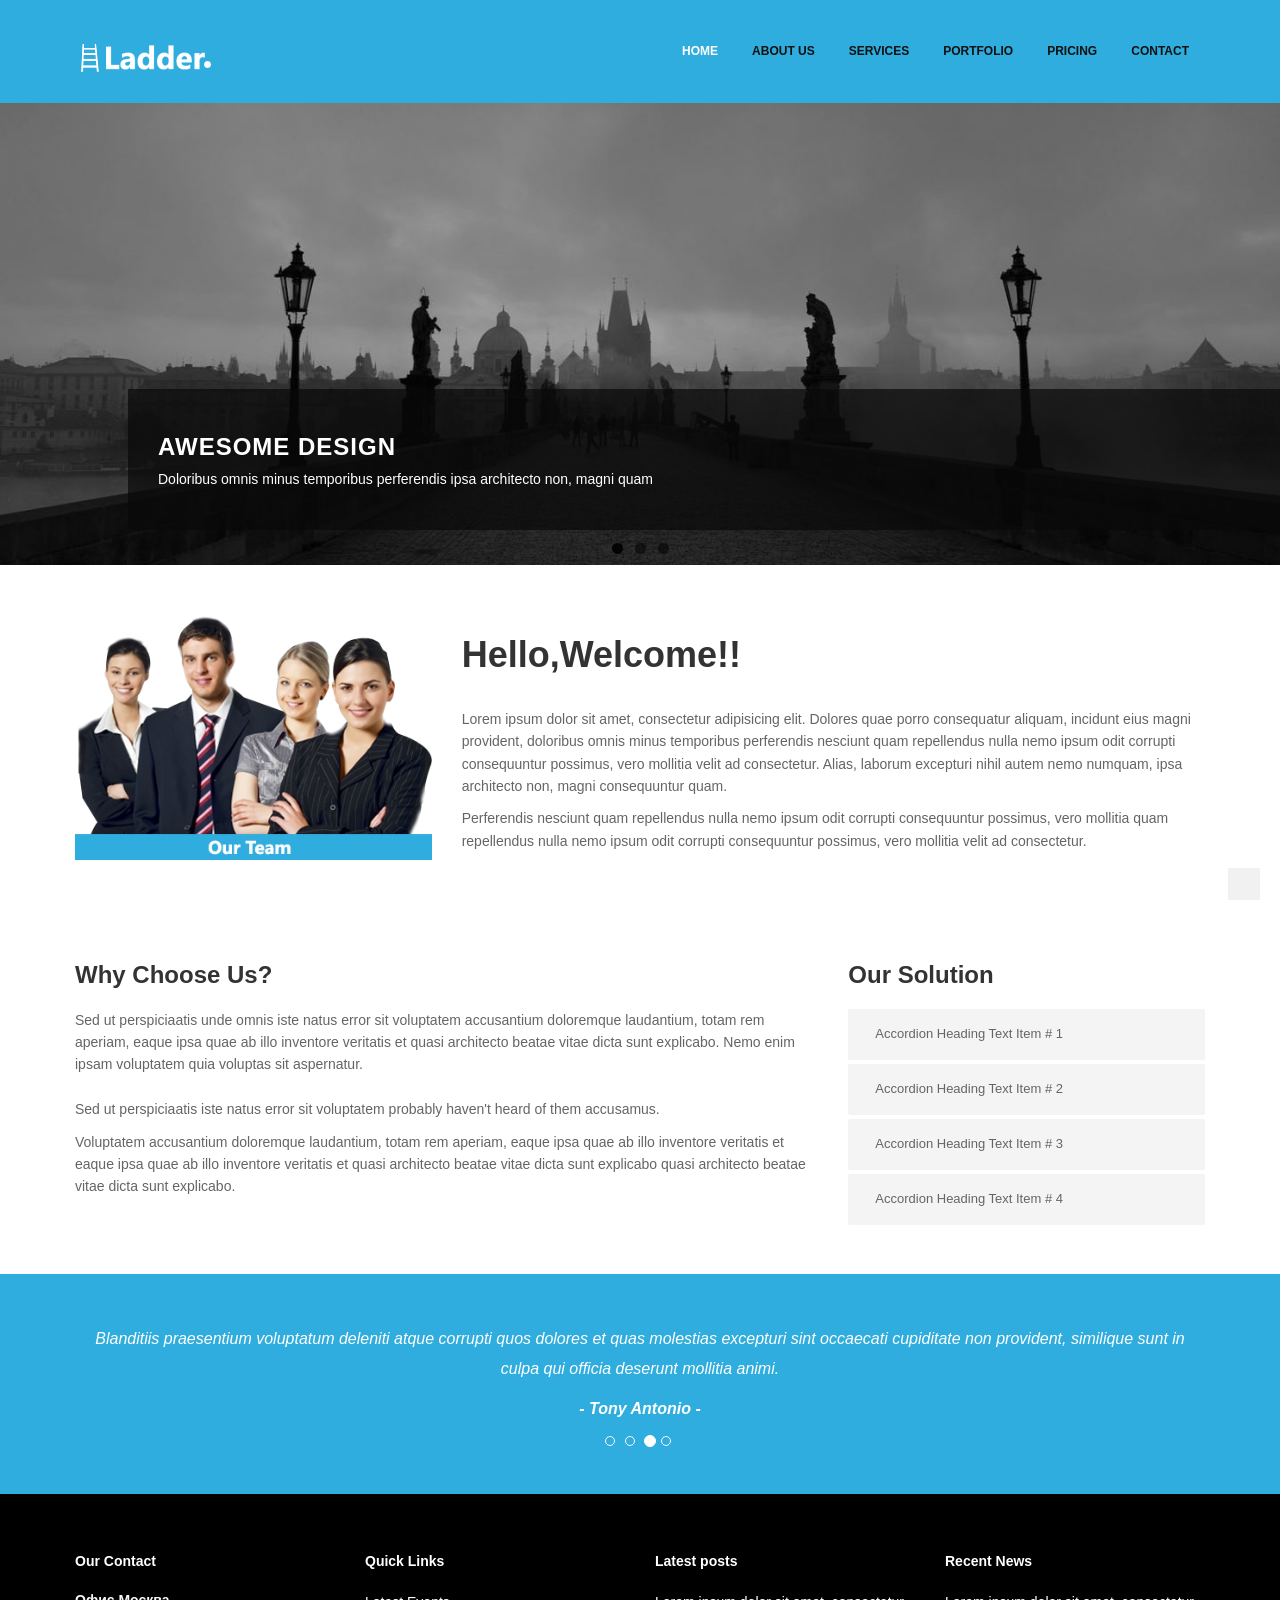
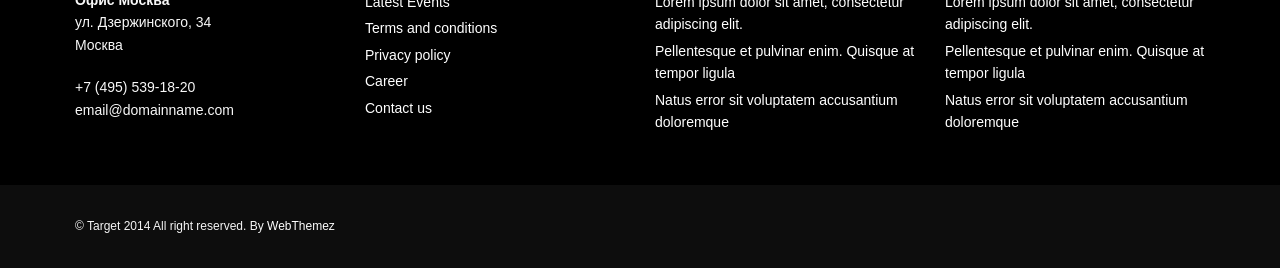
==== sites/moscow/index.html @ 05adbbc0 "Шаблон moscow: сайт ru02 с московскими контактами" ====
<!DOCTYPE html>
<html lang="en">
<head>
<meta charset="utf-8">
<title>Page_d92c1527</title>
<meta name="viewport" content="width=device-width, initial-scale=1.0" />
<meta name="description" content="" />
<meta name="author" content="http://webthemez.com" />
<!-- css -->
<link href="css/bootstrap.min.css" rel="stylesheet" />
<link href="css/fancybox/jquery.fancybox.css" rel="stylesheet">
<link href="css/jcarousel.css" rel="stylesheet" />
<link href="css/flexslider.css" rel="stylesheet" />
<link href="js/owl-carousel/owl.carousel.css" rel="stylesheet">
<link href="css/style.css" rel="stylesheet" />
 
<!-- HTML5 shim, for IE6-8 support of HTML5 elements -->
<!--[if lt IE 9]>
      <script src="http://html5shim.googlecode.com/svn/trunk/html5.js"></script>
    <![endif]-->

<meta name="config-id" content="c67fbb898b450f4812884aabef93feeb">
<!-- 8a647a280c91152f -->
</head>
<body class="view-c9300e1a">
<div id="wrapper">
	<!-- start header -->
	<header>
        <div class="navbar navbar-default navbar-static-top">
            <div class="container">
                <div class="navbar-header">
                    <button type="button" class="navbar-toggle" data-toggle="collapse" data-target=".navbar-collapse">
                        <span class="icon-bar"></span>
                        <span class="icon-bar"></span>
                        <span class="icon-bar"></span>
                    </button>
                    <a class="navbar-brand" href="index.html"><img src="img/logo.png" alt="logo"/></a>
                </div>
                <div class="navbar-collapse collapse ">
                    <ul class="nav navbar-nav">
                        <li class="active"><a href="index.html">Home</a></li> 
						<li><a href="about.html">About Us</a></li>
						<li><a href="services.html">Services</a></li>
                        <li><a href="portfolio.html">Portfolio</a></li>
                        <li><a href="pricing.html">Pricing</a></li>
                        <li><a href="contact.html">Contact</a></li>
                    </ul>
                </div>
            </div>
        </div>
	</header>
	<!-- end header -->
	<section id="featured">
	 
	<!-- Slider -->
        <div id="main-slider" class="flexslider">
            <ul class="slides">
              <li>
                <img src="img/slides/1.jpg" alt="" />
                <div class="flex-caption">
                    <h3>Awesome Design</h3> 
					<p>Doloribus omnis minus temporibus perferendis ipsa architecto non, magni quam</p>  
                </div>
              </li>
              <li>
                <img src="img/slides/2.jpg" alt="" />
                <div class="flex-caption">
                    <h3>Fully Responsive</h3> 
					<p>Lorem ipsum dolor sit amet, consectetur adipisicing elitincidunt eius magni provident.</p> 
                </div>
              </li>
              <li>
                <img src="img/slides/3.jpg" alt="" />
                <div class="flex-caption">
                    <h3>Multi-purpose Theme</h3> 
					<p>Lorem ipsum dolor sit amet, consectetur adipiscing elit donec mer lacinia.</p>  
                </div>
              </li>
            </ul>
        </div>
	<!-- end slider -->
 
	</section>
	<section class="callaction">
	<div class="container">
		<div class="row">
		<div class="col-md-4">
		<img src="img/people.png" alt="" width="100%"/>
		</div>
			<div class="col-md-8">
				<div><h1><span>Hello,<span class="blue_text">Welcome!!</span></span></h1><span class="clear spacer_responsive_hide_mobile " style="height:13px;display:block;"></span><p>Lorem ipsum dolor sit amet, consectetur adipisicing elit. Dolores quae porro consequatur aliquam, incidunt eius magni provident, doloribus omnis minus temporibus perferendis nesciunt quam repellendus nulla nemo ipsum odit corrupti consequuntur possimus, vero mollitia velit ad consectetur. Alias, laborum excepturi nihil autem nemo numquam, ipsa architecto non, magni consequuntur quam.</p>
				<p>Perferendis nesciunt quam repellendus nulla nemo ipsum odit corrupti consequuntur possimus, vero mollitia quam repellendus nulla nemo ipsum odit corrupti consequuntur possimus, vero mollitia velit ad consectetur.</p>
				</div>
			</div>
		</div>
		
	</div>
	</section>
	<section id="content">
	
	
	<div class="container">
		
	     <div class="row">
							<div class="col-md-8">
								<!-- Heading and para -->
								<div class="block-heading-two">
									<h3><span>Why Choose Us?</span></h3>
								</div>
								<p>Sed ut perspiciaatis unde omnis iste natus error sit voluptatem accusantium doloremque laudantium, totam rem aperiam, eaque ipsa quae ab illo inventore veritatis et quasi architecto beatae vitae dicta sunt explicabo. Nemo enim ipsam voluptatem quia voluptas sit aspernatur. <br><br>Sed ut perspiciaatis iste natus error sit voluptatem probably haven't heard of them accusamus.</p>
								<p>Voluptatem accusantium doloremque laudantium, totam rem aperiam, eaque ipsa quae ab illo inventore veritatis et eaque ipsa quae ab illo inventore veritatis et quasi architecto beatae vitae dicta sunt explicabo quasi architecto beatae vitae dicta sunt explicabo.</p>
							</div>
							<div class="col-md-4">
								<div class="block-heading-two">
									<h3><span>Our Solution</span></h3>
								</div>		
								<!-- Accordion starts -->
								<div class="panel-group" id="accordion-alt3">
								 <!-- Panel. Use "panel-XXX" class for different colors. Replace "XXX" with color. -->
								  <div class="panel">	
									<!-- Panel heading -->
									 <div class="panel-heading">
										<h4 class="panel-title">
										  <a data-toggle="collapse" data-parent="#accordion-alt3" href="#collapseOne-alt3">
											<i class="fa fa-angle-right"></i> Accordion Heading Text Item # 1
										  </a>
										</h4>
									 </div>
									 <div id="collapseOne-alt3" class="panel-collapse collapse">
										<!-- Panel body -->
										<div class="panel-body">
										  Sed ut perspiciaatis unde omnis iste natus error sit voluptatem accusantium doloremque laudantium, totam rem aperiam, eaque ipsa quae ab illo inventore veritatis et quasi architecto beatae vitae dicta sunt explicabo. Nemo enim ipsam voluptatem quia voluptas
										</div>
									 </div>
								  </div>
								  <div class="panel">
									 <div class="panel-heading">
										<h4 class="panel-title">
										  <a data-toggle="collapse" data-parent="#accordion-alt3" href="#collapseTwo-alt3">
											<i class="fa fa-angle-right"></i> Accordion Heading Text Item # 2
										  </a>
										</h4>
									 </div>
									 <div id="collapseTwo-alt3" class="panel-collapse collapse">
										<div class="panel-body">
										  Sed ut perspiciaatis unde omnis iste natus error sit voluptatem accusantium doloremque laudantium, totam rem aperiam, eaque ipsa quae ab illo inventore veritatis et quasi architecto beatae vitae dicta sunt explicabo. Nemo enim ipsam voluptatem quia voluptas
										</div>
									 </div>
								  </div>
								  <div class="panel">
									 <div class="panel-heading">
										<h4 class="panel-title">
										  <a data-toggle="collapse" data-parent="#accordion-alt3" href="#collapseThree-alt3">
											<i class="fa fa-angle-right"></i> Accordion Heading Text Item # 3
										  </a>
										</h4>
									 </div>
									 <div id="collapseThree-alt3" class="panel-collapse collapse">
										<div class="panel-body">
										  Sed ut perspiciaatis unde omnis iste natus error sit voluptatem accusantium doloremque laudantium, totam rem aperiam, eaque ipsa quae ab illo inventore veritatis et quasi architecto beatae vitae dicta sunt explicabo. Nemo enim ipsam voluptatem quia voluptas
										</div>
									 </div>
								  </div>
								  <div class="panel">
									 <div class="panel-heading">
										<h4 class="panel-title">
										  <a data-toggle="collapse" data-parent="#accordion-alt3" href="#collapseFour-alt3">
											<i class="fa fa-angle-right"></i> Accordion Heading Text Item # 4
										  </a>
										</h4>
									 </div>
									 <div id="collapseFour-alt3" class="panel-collapse collapse">
										<div class="panel-body">
										  Sed ut perspiciaatis unde omnis iste natus error sit voluptatem accusantium doloremque laudantium, totam rem aperiam, eaque ipsa quae ab illo inventore veritatis et quasi architecto beatae vitae dicta sunt explicabo. Nemo enim ipsam voluptatem quia voluptas
										</div>
									 </div>
								  </div>
								</div>
								<!-- Accordion ends -->
								
							</div>
							
					
							
						</div>
	
	
	</div>
	
	</section>
	<div class="testimonial-area">
    <div class="testimonial-solid">
        <div class="container"> 
            <div id="carousel-example-generic" class="carousel slide" data-ride="carousel">
                <ol class="carousel-indicators">
                    <li data-target="#carousel-example-generic" data-slide-to="0" class="">
                        <a href="#"></a>
                    </li>
                    <li data-target="#carousel-example-generic" data-slide-to="1" class="">
                        <a href="#"></a>
                    </li>
                    <li data-target="#carousel-example-generic" data-slide-to="2" class="active">
                        <a href="#"></a>
                    </li>
                    <li data-target="#carousel-example-generic" data-slide-to="3" class="">
                        <a href="#"></a>
                    </li>
                </ol>
                <div class="carousel-inner">
                    <div class="item">
                        <p>Blanditiis praesentium voluptatum deleniti atque corrupti quos dolores et quas molestias excepturi sint occaecati cupiditate non provident, similique sunt in culpa qui officia deserunt mollitia animi.</p>
                        <p>
                            <b>- Mark John -</b>
                        </p>
                    </div>
                    <div class="item">
                        <p>Blanditiis praesentium voluptatum deleniti atque corrupti quos dolores et quas molestias excepturi sint occaecati cupiditate non provident, similique sunt in culpa qui officia deserunt mollitia animi.</p>
                        <p>
                            <b>- Jaison Warner -</b>
                        </p>
                    </div>
                    <div class="item active">
                        <p>Blanditiis praesentium voluptatum deleniti atque corrupti quos dolores et quas molestias excepturi sint occaecati cupiditate non provident, similique sunt in culpa qui officia deserunt mollitia animi.</p>
                        <p>
                            <b>- Tony Antonio -</b>
                        </p>
                    </div>
                    <div class="item">
                        <p>Blanditiis praesentium voluptatum deleniti atque corrupti quos dolores et quas molestias excepturi sint occaecati cupiditate non provident, similique sunt in culpa qui officia deserunt mollitia animi.</p>
                        <p>
                            <b>- Leena Doe -</b>
                        </p>
                    </div>
                </div>
            </div>
        </div>
    </div>
</div>
	<footer>
	<div class="container">
		<div class="row">
			<div class="col-lg-3">
				<div class="widget">
					<h5 class="widgetheading">Our Contact</h5>
					<address>
					<strong>Офис Москва</strong><br>
					ул. Дзержинского, 34<br>
					 Москва</address>
					<p>
						<i class="icon-phone"></i> +7 (495) 539-18-20 <br>
						<i class="icon-envelope-alt"></i> email@domainname.com
					</p>
				</div>
			</div>
			<div class="col-lg-3">
				<div class="widget">
					<h5 class="widgetheading">Quick Links</h5>
					<ul class="link-list">
						<li><a href="#">Latest Events</a></li>
						<li><a href="#">Terms and conditions</a></li>
						<li><a href="#">Privacy policy</a></li>
						<li><a href="#">Career</a></li>
						<li><a href="#">Contact us</a></li>
					</ul>
				</div>
			</div>
			<div class="col-lg-3">
				<div class="widget">
					<h5 class="widgetheading">Latest posts</h5>
					<ul class="link-list">
						<li><a href="#">Lorem ipsum dolor sit amet, consectetur adipiscing elit.</a></li>
						<li><a href="#">Pellentesque et pulvinar enim. Quisque at tempor ligula</a></li>
						<li><a href="#">Natus error sit voluptatem accusantium doloremque</a></li>
					</ul>
				</div>
			</div>
			<div class="col-lg-3">
				<div class="widget">
					<h5 class="widgetheading">Recent News</h5>
					<ul class="link-list">
						<li><a href="#">Lorem ipsum dolor sit amet, consectetur adipiscing elit.</a></li>
						<li><a href="#">Pellentesque et pulvinar enim. Quisque at tempor ligula</a></li>
						<li><a href="#">Natus error sit voluptatem accusantium doloremque</a></li>
					</ul>
				</div>
			</div>
		</div>
	</div>
	<div id="sub-footer">
		<div class="container">
			<div class="row">
				<div class="col-lg-6">
					<div class="copyright">
						<p>
							<span>&copy; Target 2014 All right reserved. By </span><a href="http://webthemez.com" target="_blank">WebThemez</a>
						</p>
					</div>
				</div>
				<div class="col-lg-6">
					<ul class="social-network">
						<li><a href="#" data-placement="top" title="Facebook"><i class="fa fa-facebook"></i></a></li>
						<li><a href="#" data-placement="top" title="Twitter"><i class="fa fa-twitter"></i></a></li>
						<li><a href="#" data-placement="top" title="Linkedin"><i class="fa fa-linkedin"></i></a></li>
						<li><a href="#" data-placement="top" title="Pinterest"><i class="fa fa-pinterest"></i></a></li>
						<li><a href="#" data-placement="top" title="Google plus"><i class="fa fa-google-plus"></i></a></li>
					</ul>
				</div>
			</div>
		</div>
	</div>
	</footer>
</div>
<a href="#" class="scrollup"><i class="fa fa-angle-up active"></i></a>
<!-- javascript
    ================================================== -->
<!-- Placed at the end of the document so the pages load faster -->
<script src="js/jquery.js"></script>
<script src="js/jquery.easing.1.3.js"></script>
<script src="js/bootstrap.min.js"></script>
<script src="js/jquery.fancybox.pack.js"></script>
<script src="js/jquery.fancybox-media.js"></script> 
<script src="js/portfolio/jquery.quicksand.js"></script>
<script src="js/portfolio/setting.js"></script>
<script src="js/jquery.flexslider.js"></script>
<script src="js/animate.js"></script>
<script src="js/custom.js"></script>
<script src="js/owl-carousel/owl.carousel.js"></script>
</body>
</html>
---- sites/moscow/css/style.css ----
/* 8a647a280c91152f */
.view-c9300e1a { display: block; }
/*
Author URI: http://webthemez.com/
Note: 
Licence under Creative Commons Attribution 3.0 
Do not remove the back-link in this web template 
-------------------------------------------------------*/

@import url('http://fonts.googleapis.com/css?family=Noto+Serif:400,400italic,700|Open+Sans:400,600,700'); 
@import url('font-awesome.css');  
@import url('animate.css');

body {
	font-family:'Open Sans', Arial, sans-serif;
	font-size:14px;
	font-weight:300;
	line-height:1.6em;
	color:#656565;
}

a:active {
	outline:0;
}

.clear {
	clear:both;
}

h1,h2, h3, h4, h5, h6 {
	font-family:'Open Sans', Arial, sans-serif;
	font-weight:700;
	line-height:1.1em;
	color:#333;
	margin-bottom: 20px;
}
 
.container {
	padding:0 20px 0 20px;
	position:relative;
}

#wrapper{
	width:100%;
	margin:0;	
	padding:0;
}

.row,.row-fluid {
	margin-bottom:30px;
}

.row .row,.row-fluid .row-fluid{
	margin-bottom:30px;
}

.row.nomargin,.row-fluid.nomargin {
	margin-bottom:0;
}

img.img-polaroid {
	margin:0 0 20px 0;
}
.img-box {
	max-width:100%;
}
/*  Header
==================================== */
 
header .navbar {
    margin-bottom: 0;
}

.navbar-default {
    border: none;
}

.navbar-brand {
    color: #222;
	text-transform: uppercase;
    font-size: 24px;
    font-weight: 700;
    line-height: 1em;
	letter-spacing: -1px;
    margin-top: 20px;
    padding: 0 0 0 15px;
}
.navbar-default .navbar-brand{
color: #2FADDE;
}

header .navbar-collapse  ul.navbar-nav {
    float: right;
    margin-right: 0;
}

header .navbar-default{
    background-color:#2FADDE; 
}

header .nav li a:hover,
header .nav li a:focus,
header .nav li.active a,
header .nav li.active a:hover,
header .nav li a.dropdown-toggle:hover,
header .nav li a.dropdown-toggle:focus,
header .nav li.active ul.dropdown-menu li a:hover,
header .nav li.active ul.dropdown-menu li.active a{
    -webkit-transition: all .3s ease;
    -moz-transition: all .3s ease;
    -ms-transition: all .3s ease;
    -o-transition: all .3s ease;
    transition: all .3s ease;
}


header .navbar-default .navbar-nav > .open > a,
header .navbar-default .navbar-nav > .open > a:hover,
header .navbar-default .navbar-nav > .open > a:focus {
    -webkit-transition: all .3s ease;
    -moz-transition: all .3s ease;
    -ms-transition: all .3s ease;
    -o-transition: all .3s ease;
    transition: all .3s ease;
}


header .navbar {
    min-height: 70px; 
	padding:18px 0;
}

header .navbar-nav > li  {
    padding-bottom: 12px;
    padding-top: 12px;
}

header  .navbar-nav > li > a {
    padding-bottom: 6px;
    padding-top: 5px;
    margin-left: 2px;
    line-height: 30px;
	font-weight: 700;
    -webkit-transition: all .3s ease;
    -moz-transition: all .3s ease;
    -ms-transition: all .3s ease;
    -o-transition: all .3s ease;
    transition: all .3s ease;
}


.dropdown-menu li a:hover {
    color: #fff !important;
}

header .nav .caret {
    border-bottom-color: #f5f5f5;
    border-top-color: #f5f5f5;
}
.navbar-default .navbar-nav > .active > a,
.navbar-default .navbar-nav > .active > a:hover,
.navbar-default .navbar-nav > .active > a:focus {
  background-color: #fff;
}
.navbar-default .navbar-nav > .open > a,
.navbar-default .navbar-nav > .open > a:hover,
.navbar-default .navbar-nav > .open > a:focus {
  background-color:  #fff;
}	
	

.dropdown-menu  {
    box-shadow: none;
    border-radius: 0;
	border: none;
}

.dropdown-menu li:last-child  {
	padding-bottom: 0 !important;
	margin-bottom: 0;
}

header .nav li .dropdown-menu  {
   padding: 0;
}

header .nav li .dropdown-menu li a {
   line-height: 28px;
   padding: 3px 12px;
}

/* --- menu --- */

header .navigation {
	float:right;
}

header ul.nav li {
	border:none;
	margin:0;
}

header ul.nav li a {	
	font-size:12px;
	border:none;
	font-weight:700;
	text-transform:uppercase;
}

header ul.nav li ul li a {	
	font-size:12px;
	border:none;
	font-weight:300;
	text-transform:uppercase;
}


.navbar .nav > li > a {
  color: #111;
  text-shadow: none;
  border: 1px solid rgba(255, 255, 255, 0) !important;
}

.navbar .nav a:hover {
	background:none;
}

.navbar .nav > .active > a,.navbar .nav > .active > a:hover {
	background:none;
	font-weight:700;
}

.navbar .nav > .active > a:active,.navbar .nav > .active > a:focus {
	background:none;
	outline:0;
	font-weight:700;
}

.navbar .nav li .dropdown-menu {
	z-index:2000;
}

header ul.nav li ul {
	margin-top:1px;
}
header ul.nav li ul li ul {
	margin:1px 0 0 1px;
}
.dropdown-menu .dropdown i {
	position:absolute;
	right:0;
	margin-top:3px;
	padding-left:20px;
}

.navbar .nav > li > .dropdown-menu:before {
  display: inline-block;
  border-right: none;
  border-bottom: none;
  border-left: none;
  border-bottom-color: none;
  content:none;
}
.navbar-default .navbar-nav>.active>a, .navbar-default .navbar-nav>.active>a:hover, .navbar-default .navbar-nav>.active>a:focus {
color: #fff;  
}


ul.nav li.dropdown a {
	z-index:1000;
	display:block;
}

 select.selectmenu {
	display:none;
}
.pageTitle{
color: #fff;
margin: 30px 0 3px;
display: inline-block;
}
 
#featured{
	width: 100%;
	background:#000;
	position:relative;
	margin:0;
	padding:0;
}

/*  Sliders
==================================== */
/* --- flexslider --- */

#featured .flexslider {
	padding:0;  
	background: #fff; 
	position: relative; 
	zoom: 1;
}
.flex-direction-nav .flex-prev{
left:0px; 
}
.flex-direction-nav .flex-next{ 
right:0px;
}
.flex-caption {zoom: 1;
bottom: 35px; background-color:rgba(9, 9, 9, 0.7); color: #fff; margin: 0; padding: 25px 25px 25px 30px; position: absolute; left: 10%; right:0px; }
.flex-caption h3 {color: #fff; letter-spacing: 1px; margin-bottom: 8px; text-transform: uppercase;}
.flex-caption p {margin: 0 0 15px;}
.skill-home{
margin-bottom:50px;
}
.c1{
border: #ed5441 1px solid;
background:#ed5441;
}
.c2{
border: #24c4db 1px solid;
background:#24c4db;
}
.c3{
border: #2FADDE 1px solid;
background:#2FADDE;
}
.c4{
border: #609cec 1px solid;
background:#609cec;
}
.skill-home .icons {
padding: 30px 0 0 0;
width: 100px;
height: 100px;
color: #fff;
font-size: 42px;
font-size: 42px; 
text-align: center;
-ms-border-radius: 50%;
-moz-border-radius: 50%;
-webkit-border-radius: 50%;
border-radius: 50%;
display: inline-table;
}
.skill-home h2 {
padding-top: 20px;
font-size: 36px;
font-weight: 700;
} 
.testimonial-solid {
padding: 50px 0 60px 0;
margin: 0 0 0 0;
background:#2FADDE;
text-align: center;
}
.testi-icon-area {
text-align: center;
position: absolute;
top: -84px;
margin: 0 auto; 
width: 100%;
}
.testi-icon-area .quote {
padding: 15px 0 0 0;
margin: 0 0 0 0;
background: #ffffff;
text-align: center;
color: #2FADDE;
display: inline-table;
width: 70px;
height: 70px;
-ms-border-radius: 50%;
-moz-border-radius: 50%;
-webkit-border-radius: 50%;
border-radius: 50%;
font-size: 42px; 
border: 1px solid #2FADDE;
}

.testi-icon-area .carousel-inner { 
margin: 20px 0;
}
.carousel-indicators {
bottom: -30px;
}
/* Testimonial
----------------------------------*/
.testimonial-area {
padding: 0 0 0 0;
margin:0;
background: url(../img/low-poly01.jpg) fixed center center;
background-size: cover;
-webkit-background-size: cover;
-moz-background-size: cover;
-ms-background-size: cover;
}
.testimonial-solid p {
color: #ffffff;
font-size: 16px;
line-height: 30px;
font-style: italic;
} 
section.callaction {
	background:#fff;
	padding:50px 0 0 0;
}



/* Content
==================================== */

#content {
	position:relative;
	background:#fff;
	padding:50px 0 0px 0;
}

#content img {
	max-width:100%;
	height:auto;
}
 
.cta-text {
	text-align: center;
	margin-top:10px;
}


.big-cta .cta {
	margin-top:10px;
}
 
.box {
	width: 100%;
}
.box-gray  {
	background: #f8f8f8;
	padding: 20px 20px 30px;
}
.box-gray  h4,.box-gray  i {
	margin-bottom: 20px;
}
.box-bottom {
	padding: 20px 0;
	text-align: center;
}
.box-bottom a {
	color: #fff;
	font-weight: 700;
}
.box-bottom a:hover {
	color: #eee;
	text-decoration: none;
}


/* Bottom
==================================== */

#bottom {
	background:#fcfcfc;
	padding:50px 0 0;

}
/* twitter */
#twitter-wrapper {
    text-align: center;
    width: 70%;
    margin: 0 auto;
}
#twitter em {
    font-style: normal;
    font-size: 13px;
}

#twitter em.twitterTime a {
	font-weight:600;
}

#twitter ul {
    padding: 0;
	list-style:none;
}
#twitter ul li {
    font-size: 20px;
    line-height: 1.6em;
    font-weight: 300;
    margin-bottom: 20px;
    position: relative;
    word-break: break-word;
}


/* page headline
==================================== */

#inner-headline{
	background:#000000;
	position:relative;
	margin:0;
	padding:0;
	color:#2FADDE;
}


#inner-headline .inner-heading h2 {
	color:#fff;
	margin:20px 0 0 0;
}

/* --- breadcrumbs --- */
#inner-headline ul.breadcrumb {
	margin:30px 0 0;
	float:left;
}

#inner-headline ul.breadcrumb li {
	margin-bottom:0;
	padding-bottom:0;
}
#inner-headline ul.breadcrumb li {
	font-size:13px;
	color:#fff;
}

#inner-headline ul.breadcrumb li i{
	color:#dedede;
}

#inner-headline ul.breadcrumb li a {
	color:#fff;
}

ul.breadcrumb li a:hover {
	text-decoration:none;
}

/* Forms
============================= */

/* --- contact form  ---- */
form#contactform input[type="text"] {
  width: 100%;
  border: 1px solid #f5f5f5;
  min-height: 40px;
  padding-left:20px;
  font-size:13px;
  padding-right:20px;
  -webkit-box-sizing: border-box;
     -moz-box-sizing: border-box;
          box-sizing: border-box;

}

form#contactform textarea {
border: 1px solid #f5f5f5;
  width: 100%;
  padding-left:20px;
  padding-top:10px;
  font-size:13px;
  padding-right:20px;
  -webkit-box-sizing: border-box;
     -moz-box-sizing: border-box;
          box-sizing: border-box;

}

form#contactform .validation {
	font-size:11px;
}

#sendmessage {
	border:1px solid #e6e6e6;
	background:#f6f6f6;
	display:none;
	text-align:center;
	padding:15px 12px 15px 65px;
	margin:10px 0;
	font-weight:600;
	margin-bottom:30px;

}

#sendmessage.show,.show  {
	display:block;
}
 
form#commentform input[type="text"] {
  width: 100%;
  min-height: 40px;
  padding-left:20px;
  font-size:13px;
  padding-right:20px;
  -webkit-box-sizing: border-box;
     -moz-box-sizing: border-box;
          box-sizing: border-box;
	-webkit-border-radius: 2px 2px 2px 2px;
		-moz-border-radius: 2px 2px 2px 2px;
			border-radius: 2px 2px 2px 2px;

}

form#commentform textarea {
  width: 100%;
  padding-left:20px;
  padding-top:10px;
  font-size:13px;
  padding-right:20px;
  -webkit-box-sizing: border-box;
     -moz-box-sizing: border-box;
          box-sizing: border-box;
	-webkit-border-radius: 2px 2px 2px 2px;
		-moz-border-radius: 2px 2px 2px 2px;
			border-radius: 2px 2px 2px 2px;
}


/* --- search form --- */
.search{
	float:right;
	margin:35px 0 0;
	padding-bottom:0;
}

#inner-headline form.input-append {
	margin:0;
	padding:0;
}



/*  Portfolio
================================ */

.work-nav #filters {
	margin: 0;
	padding: 0;
	list-style: none;
}

.work-nav #filters li {
	margin: 0 10px 30px 0;
	padding: 0;
	float:left;
}

.work-nav #filters li a {
	color: #7F8289;
	font-size: 16px;
	display: block;	
}

.work-nav #filters li a:hover {

}

.work-nav #filters li a.selected {
	color: #DE5E60;
}

#thumbs {
	margin: 0;
	padding: 0;	
}

#thumbs li {
	list-style-type: none;
}

.item-thumbs {
	position: relative;
	overflow: hidden;
	margin-bottom: 30px;
	cursor: pointer;
}

.item-thumbs a + img {
	width: 100%;	
}

.item-thumbs .hover-wrap {
	position: absolute;
	display: block;
	width: 100%;
	height: 100%;
	
	opacity: 0;
	filter: alpha(opacity=0);
	
	-webkit-transition: all 450ms ease-out 0s;	
	   -moz-transition: all 450ms ease-out 0s;
		 -o-transition: all 450ms ease-out 0s;
		    transition: all 450ms ease-out 0s;
		  
	-webkit-transform: rotateY(180deg) scale(0.5,0.5);
	   -moz-transform: rotateY(180deg) scale(0.5,0.5);
		-ms-transform: rotateY(180deg) scale(0.5,0.5);
		 -o-transform: rotateY(180deg) scale(0.5,0.5);
			transform: rotateY(180deg) scale(0.5,0.5);	
}

.item-thumbs:hover .hover-wrap,
.item-thumbs.active .hover-wrap {
	opacity: 1;
	filter: alpha(opacity=100);
	
	-webkit-transform: rotateY(0deg) scale(1,1);
	   -moz-transform: rotateY(0deg) scale(1,1);
		-ms-transform: rotateY(0deg) scale(1,1);
		 -o-transform: rotateY(0deg) scale(1,1);
		    transform: rotateY(0deg) scale(1,1);
}

.item-thumbs .hover-wrap .overlay-img {
	position: absolute;
	width: 90%;
height: 100%;
opacity: 0.80;
filter: alpha(opacity=80);
background: #2FADDE;
}

.item-thumbs .hover-wrap .overlay-img-thumb {
	position: absolute;
	border-radius: 60px;
	top: 50%;
	left: 45%;
	margin: -16px 0 0 -16px;
	color: #fff;
	font-size: 32px;
	line-height: 1em;	
	opacity: 1;
	filter: alpha(opacity=100);
}
 
ul.portfolio-categ{
	margin:10px 0 30px 0;
	padding:0;
	float:left;
	list-style:none;
}

ul.portfolio-categ li{
margin: 0; 
float: left;
list-style: none;
font-size: 13px;
font-weight: 600;
border: 1px solid #D5D5D5;
margin-right: 15px;
}

ul.portfolio-categ li a{
	display:block;
	padding: 8px 20px;
	color:#353535;
}
ul.portfolio-categ li.active{

border: 1px solid #2FADDE;
}
ul.portfolio-categ li.active a:hover, ul.portfolio-categ li a:hover,ul.portfolio-categ li a:focus,ul.portfolio-categ li a:active {
	text-decoration:none;
	outline:0; 
}
  #accordion-alt3 .panel-heading h4 {
font-size: 13px;
line-height: 28px;
}
.panel .panel-heading h4 {
font-weight: 400;
}
.panel-title {
margin-top: 0;
margin-bottom: 0;
font-size: 15px;
color: inherit;
}
.panel-group .panel {
margin-bottom: 0;
border-radius: 2px;
}
.panel {
margin-bottom: 18px;
background-color: #F4F4F4;
border: 1px solid transparent;
border-radius: 2px;
-webkit-box-shadow: 0 1px 1px rgba(0,0,0,0.05);
box-shadow: 0 1px 1px rgba(0,0,0,0.05);
}
#accordion-alt3 .panel-heading h4 a i {
font-size: 13px;
line-height: 18px;
width: 18px;
height: 18px;
margin-right: 5px;
color: #fff;
text-align: center;
border-radius: 50%;
margin-left: 6px;
background: #2FADDE;
}  
.progress.pb-sm {
height: 6px!important;
}
.progress {
box-shadow: inset 0 0 2px rgba(0,0,0,.1);
}
.progress {
overflow: hidden;
height: 18px;
margin-bottom: 18px;
background-color: #f5f5f5;
border-radius: 2px;
-webkit-box-shadow: inset 0 1px 2px rgba(0,0,0,0.1);
box-shadow: inset 0 1px 2px rgba(0,0,0,0.1);
}
.progress .progress-bar.progress-bar-red {
background: #ed5441;
} 
.progress .progress-bar.progress-bar-green {
background: #51d466;
}
.progress .progress-bar.progress-bar-lblue {
background: #32c8de;
}
/* --- portfolio detail --- */
.top-wrapper {
	margin-bottom:20px;
}
.info-blocks {
margin-bottom: 15px;
}
.info-blocks i.icon-info-blocks {
float: left;
color: #777;
font-size: 30px;
min-width: 50px;
margin-top: 10px;
text-align: center;
}
.info-blocks .info-blocks-in {
padding: 0 10px;
overflow: hidden;
}
.info-blocks .info-blocks-in h3 {
color: #555;
font-size: 20px;
line-height: 28px;
margin:0px;
}
.info-blocks .info-blocks-in p {
font-size: 12px;
}
  
blockquote {
	font-size:16px;
	font-weight:400;
	font-family:'Noto Serif', serif;
	font-style:italic;
	padding-left:0;
	color:#a2a2a2;
	line-height:1.6em;
	border:none;
}

blockquote cite 							{ display:block; font-size:12px; color:#666; margin-top:10px; }
blockquote cite:before 					{ content:"\2014 \0020"; }
blockquote cite a,
blockquote cite a:visited,
blockquote cite a:visited 				{ color:#555; }

/* --- pullquotes --- */

.pullquote-left {
	display:block;
	color:#a2a2a2;
	font-family:'Noto Serif', serif;
	font-size:14px;
	line-height:1.6em;
	padding-left:20px;
}

.pullquote-right {
	display:block;
	color:#a2a2a2;
	font-family:'Noto Serif', serif;
	font-size:14px;
	line-height:1.6em;
	padding-right:20px;
}

/* --- button --- */
.btn{text-align: center;
background: #2FADDE;
color: #fff;
}
.btn-theme {
	color: #fff;
}
.btn-theme:hover {
	color: #eee;
}

/* --- list style --- */

ul.general {
	list-style:none;
	margin-left:0;
}

ul.link-list{
	margin:0;
	padding:0;
	list-style:none;
}

ul.link-list li{
	margin:0;
	padding:2px 0 2px 0;
	list-style:none;
}
footer{
background:#000;
}
footer ul.link-list li a{
	color:#fff;
}
footer ul.link-list li a:hover {
	color:#eee;
}
/* --- Heading style --- */

h4.heading {
	font-weight:700;
}

.heading { margin-bottom: 30px; }

.heading {
	position: relative;
	
}


.widgetheading {
	width:100%;

	padding:0;
}

#bottom .widgetheading {
	position: relative;
	border-bottom: #e6e6e6 1px solid;
	padding-bottom: 9px;
}

aside .widgetheading {
	position: relative;
	border-bottom: #e9e9e9 1px solid;
	padding-bottom: 9px;
}

footer .widgetheading {
	position: relative;
}

footer .widget .social-network {
	position:relative;
}


#bottom .widget .widgetheading span, aside .widget .widgetheading span, footer .widget .widgetheading span {	
	position: absolute;
	width: 60px;
	height: 1px;
	bottom: -1px;
	right:0;

}
.box-area{
border: 1px solid #E7E7E7;
padding:0 15px;
padding-top: 41px;
margin-top: -42px;
}
/* --- Map --- */
.map{
	position:relative;
	margin-top:-50px;
	margin-bottom:40px;
}

.map iframe{
	width:100%;
	height:450px;
	border:none;
}

.map-grid iframe{
	width:100%;
	height:350px;
	border:none;
	margin:0 0 -5px 0;
	padding:0;
}

 
ul.team-detail{
	margin:-10px 0 0 0;
	padding:0;
	list-style:none;
}

ul.team-detail li{
	border-bottom:1px dotted #e9e9e9;
	margin:0 0 15px 0;
	padding:0 0 15px 0;
	list-style:none;
}

ul.team-detail li label {
	font-size:13px;
}

ul.team-detail li h4, ul.team-detail li label{
	margin-bottom:0;
}

ul.team-detail li ul.social-network {
	border:none;
	margin:0;
	padding:0;
}

ul.team-detail li ul.social-network li {
	border:none;	
	margin:0;
}
ul.team-detail li ul.social-network li i {
	margin:0;
}

 
.pricing-title{
	background:#fff;
	text-align:center;
	padding:10px 0 10px 0;
}

.pricing-title h3{
	font-weight:600;
	margin-bottom:0;
}

.pricing-offer{
	background: #fcfcfc;
	text-align: center;
	padding:40px 0 40px 0;
	font-size:18px;
	border-top:1px solid #e6e6e6;
	border-bottom:1px solid #e6e6e6;
}

.pricing-box.activeItem .pricing-offer{
	color:#fff;
}

.pricing-offer strong{
	font-size:78px;
	line-height:89px;
}

.pricing-offer sup{
	font-size:28px;
}

.pricing-container{
	background: #fff;
	text-align:center;
	font-size:14px;
}

.pricing-container strong{
color:#353535;
}

.pricing-container ul{
	list-style:none;
	padding:0;
	margin:0;
}

.pricing-container ul li{
	border-bottom: 1px solid #CFCFCF;
list-style: none;
padding: 15px 0 15px 0;
margin: 0 0 0 0;
color: #222;
}

.pricing-action{
	margin:0;
	background: #fcfcfc;
	text-align:center;
	padding:20px 0 30px 0;
}

.pricing-wrapp{
	margin:0 auto;
	width:100%;
	background:#fd0000;
}
 .pricing-box-item {
border: 1px solid #e6e6e6;
	background:#fcfcfc;
	position:relative;
	margin:0 0 20px 0;
	padding:0;
  -webkit-box-shadow: 0 2px 0 rgba(0,0,0,0.03);
  -moz-box-shadow: 0 2px 0 rgba(0,0,0,0.03);
  box-shadow: 0 2px 0 rgba(0,0,0,0.03);
  -webkit-box-sizing: border-box;
  -moz-box-sizing: border-box;
  box-sizing: border-box;
}

.pricing-box-item .pricing-heading {
	background: #fcfcfc;
	text-align: center;
	padding:0px 0 0px 0;
	display:block;
}
.pricing-box-item.activeItem .pricing-heading {
	background: #fcfcfc;
	text-align: center;
	padding:0px 0 1px 0;
	border-bottom:none;
	display:block;
	color:#fff;
}
.pricing-box-item.activeItem .pricing-heading h3 {
	 
}

.pricing-box-item .pricing-heading h3 strong {
	font-size:28px;
	font-weight:700;
	letter-spacing:-1px;
}
.pricing-box-item .pricing-heading h3 {
	font-size:32px;
	font-weight:300;
	letter-spacing:-1px;
}

.pricing-box-item .pricing-terms {
	text-align: center;
	background: #2FADDE;
	display: block;
	overflow: hidden;
	padding: 11px 0 5px; 
}

.pricing-box-item .pricing-terms  h6 {
	font-style:italic;
	margin-top:10px;
	color:#fff;
	font-size:17px;
	font-family:'Noto Serif', serif;
}

.pricing-box-item .icon .price-circled {
    margin: 10px 10px 10px 0;
    display: inline-block !important;
    text-align: center !important;
    color: #fff;
    width: 68px;
    height: 68px;
	padding:12px;
    font-size: 16px;
	font-weight:700;
    line-height: 68px;
    text-shadow:none;
    cursor: pointer;
    background-color: #888;
    border-radius: 64px;
    -moz-border-radius: 64px;
    -webkit-border-radius: 64px;
}

.pricing-box-item  .pricing-action{
	margin:0;
	text-align:center;
	padding:30px 0 30px 0;
}
 
/* ===== Widgets ===== */

/* --- flickr --- */
.widget .flickr_badge {
	width:100%;
}
.widget .flickr_badge img { margin: 0 9px 20px 0; }

footer .widget .flickr_badge {
    width: 100%;
}
footer .widget .flickr_badge img {
    margin: 0 9px 20px 0;
}

.flickr_badge img {
    width: 50px;
    height: 50px;
    float: left;
	margin: 0 9px 20px 0;
}
 
/* --- Recent post widget --- */

.recent-post{
	margin:20px 0 0 0;
	padding:0;
	line-height:18px;
}

.recent-post h5 a:hover {
	text-decoration:none;
}

.recent-post .text h5 a {
	color:#353535;
}

  
footer{
	padding:50px 0 0 0;
	color:#f8f8f8;
}

footer a {
	color:#fff;
}

footer a:hover {
	color:#eee;
}

footer h1, footer h2, footer h3, footer h4, footer h5, footer h6{
	color:#fff;
}

footer address {
	line-height:1.6em;
}

footer h5 a:hover, footer a:hover {
	text-decoration:none;
}

ul.social-network {
	list-style:none;
	margin:0;
}

ul.social-network li {
	display:inline;
	margin: 0 5px;
}

#sub-footer{
	text-shadow:none;
	color:#f5f5f5;
	padding:0;
	padding-top:30px;
	margin:20px 0 0 0;
	background: #0D0D0D;
}

#sub-footer p{
	margin:0;
	padding:0;
}

#sub-footer span{
	color:#f5f5f5;
}

.copyright {
	text-align:left;
	font-size:12px;
}

#sub-footer ul.social-network {
	float:right;
}

  

/* scroll to top */
.scrollup{
    position:fixed;
	width:32px;
	height:32px;
    bottom:0px;
    right:20px;
	background: #222;
	
}

a.scrollup {
	outline:0;
	text-align: center;
}

a.scrollup:hover,a.scrollup:active,a.scrollup:focus {
	opacity:1;
	text-decoration:none;
}
a.scrollup i {
	margin-top: 10px;
	color: #fff;
}
a.scrollup i:hover {
	text-decoration:none;
}



 
.absolute{
	position:absolute;
}

.relative{
	position:relative;
}

.aligncenter{
	text-align:center;
}

.aligncenter span{
	margin-left:0;
}

.floatright {
	float:right;
}

.floatleft {
	float:left;
}

.floatnone {
	float:none;
}

.aligncenter {
	text-align:center;
}
 
img.pull-left, .align-left{
	float:left;
	margin:0 15px 15px 0;
}

.widget img.pull-left {
	float:left;
	margin:0 15px 15px 0;
}

img.pull-right, .align-right {
	float:right;
	margin:0 0 15px 15px;
}

article img.pull-left, article .align-left{
	float:left;
	margin:5px 15px 15px 0;
}

article img.pull-right, article .align-right{
	float:right;
	margin:5px 0 15px 15px;
}
 ============================= */

.clear-marginbot{
	margin-bottom:0;
}

.marginbot10{
	margin-bottom:10px;
}
.marginbot20{
	margin-bottom:20px;
}
.marginbot30{
	margin-bottom:30px;
}
.marginbot40{
	margin-bottom:40px;
}

.clear-margintop{
	margin-top:0;
}

.margintop10{
	margin-top:10px;
}

.margintop20{
	margin-top:20px;
}

.margintop30{
	margin-top:30px;
}

.margintop40{
	margin-top:40px;
}


/*  Media queries 
============================= */

@media (min-width: 768px) and (max-width: 979px) {

	a.detail{
		background:none;
		width:100%;
	}


	
	footer .widget form  input#appendedInputButton {
		  display: block;
		  width: 91%;
		  -webkit-border-radius: 4px 4px 4px 4px;
			 -moz-border-radius: 4px 4px 4px 4px;
				  border-radius: 4px 4px 4px 4px;
	}
	
	footer .widget form  .input-append .btn {
		  display: block;
		  width: 100%;
		  padding-right: 0;
		  padding-left: 0;
		  -webkit-box-sizing: border-box;
			 -moz-box-sizing: border-box;
				  box-sizing: border-box;
				  margin-top:10px;
	}

	ul.related-folio li{
		width:156px;
		margin:0 20px 0 0;
	}	
}

@media (max-width: 767px) {

  body {
    padding-right: 0;
    padding-left: 0;
  }
	.navbar-brand {
		margin-top: 10px;
		border-bottom: none;
	}
	.navbar-header {
		margin-top: 20px;
		border-bottom: none;
	}
	
	.navbar-nav {
		border-top: none;
		float: none;
		width: 100%;
	}
.navbar .nav > .active > a, .navbar .nav > .active > a:hover {
background: none;
font-weight: 700;
color: #1B1B1B;
}
	header .navbar-nav > li {
padding-bottom: 13px;
padding-top: 12px;
}
	header .nav li .dropdown-menu  {
		margin-top: 0;
	}

	.dropdown-menu {
	  position: absolute;
	  top: 0;
	  left: 40px;
	  z-index: 1000;
	  display: none;
	  float: left;
	  min-width: 160px;
	  padding: 5px 0;
	  margin: 2px 0 0;
	  font-size: 13px;
	  list-style: none;
	  background-color: #fff;
	  background-clip: padding-box;
	  border: 1px solid #f5f5f5;
	  border: 1px solid rgba(0, 0, 0, .15);
	  border-radius: 0;
	  -webkit-box-shadow: 0 6px 12px rgba(0, 0, 0, .175);
			  box-shadow: 0 6px 12px rgba(0, 0, 0, .175);
	}
	

	
	.navbar-collapse.collapse  {
		border: none;
		overflow: hidden;
	}

	
	.box {
		border-bottom:1px solid #e9e9e9;
		padding-bottom:20px;
	}

	#featured .flexslider .slide-caption {
		width: 90%; 
		padding: 2%; 
		position: absolute; 
		left: 0; 
		bottom: -40px; 
	}


	#inner-headline .breadcrumb {
		float:left;
		clear:both;
		width:100%;
	}

	.breadcrumb > li {
		font-size:13px;
	}

	
	ul.portfolio li article a i.icon-48{
		width:20px;
		height:20px;
		font-size:16px;
		line-height:20px;
	}


	.left-sidebar{
		border-right:none;
		padding:0 0 0 0;
		border-bottom: 1px dotted #e6e6e6;
		padding-bottom:10px;
		margin-bottom:40px;
	}
	
	.right-sidebar{
		margin-top:30px;
		border-left:none;
		padding:0 0 0 0;
	}
	
	
	footer .col-lg-1, footer .col-lg-2, footer .col-lg-3, footer .col-lg-4, footer .col-lg-5, footer .col-lg-6, 
	footer .col-lg-7, footer .col-lg-8, footer .col-lg-9, footer .col-lg-10, footer .col-lg-11, footer .col-lg-12{
		margin-bottom:20px;
	}

	#sub-footer ul.social-network {
		float:left;
	}
	

	
  [class*="span"] {
		margin-bottom:20px;
  }

}

@media (max-width: 480px) {
	.bottom-article a.pull-right {
		float:left;
		margin-top:20px;
	}


	.search{
		float:left;
	}

	.flexslider .flex-caption {
		display:none;
	}


	.cta-text {
		margin:0 auto;
		text-align:center;	
	}
	
	ul.portfolio li article a i{
		width:20px;
		height:20px;
		font-size:14px;
	}


}
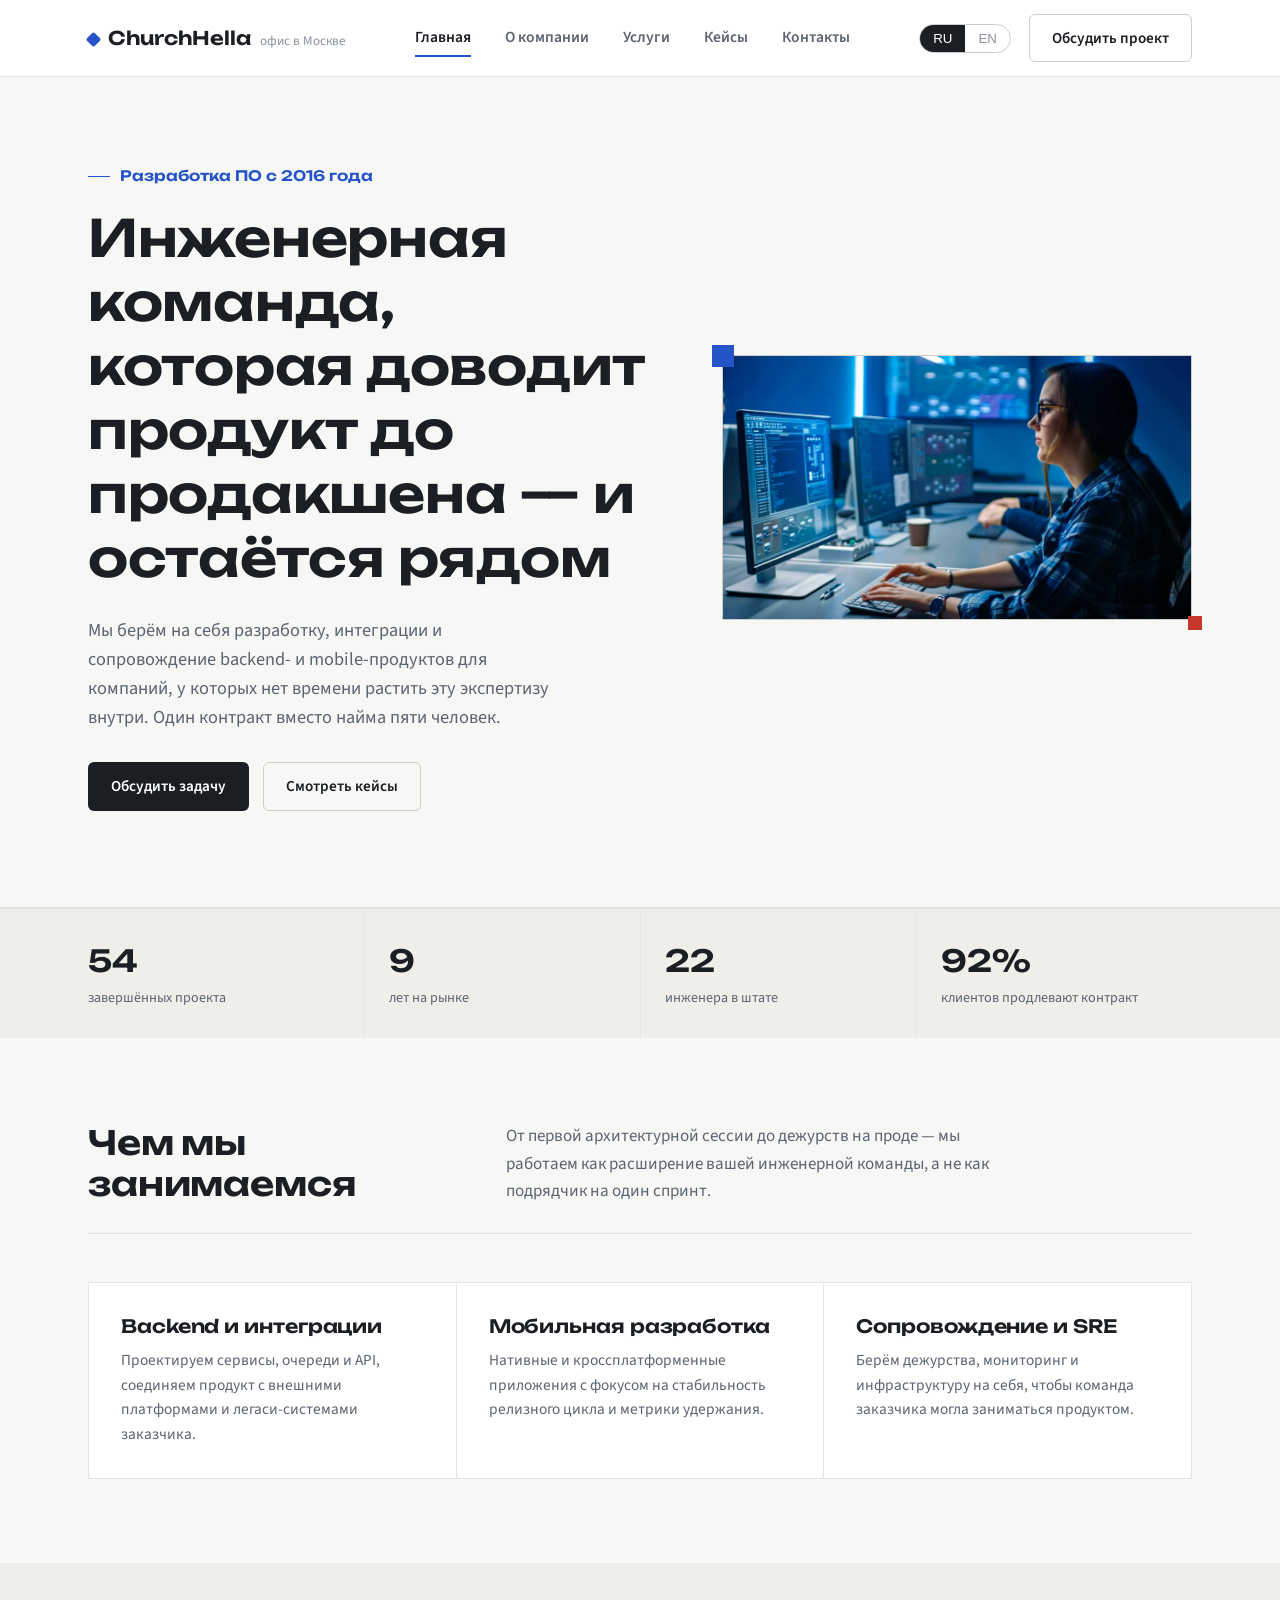
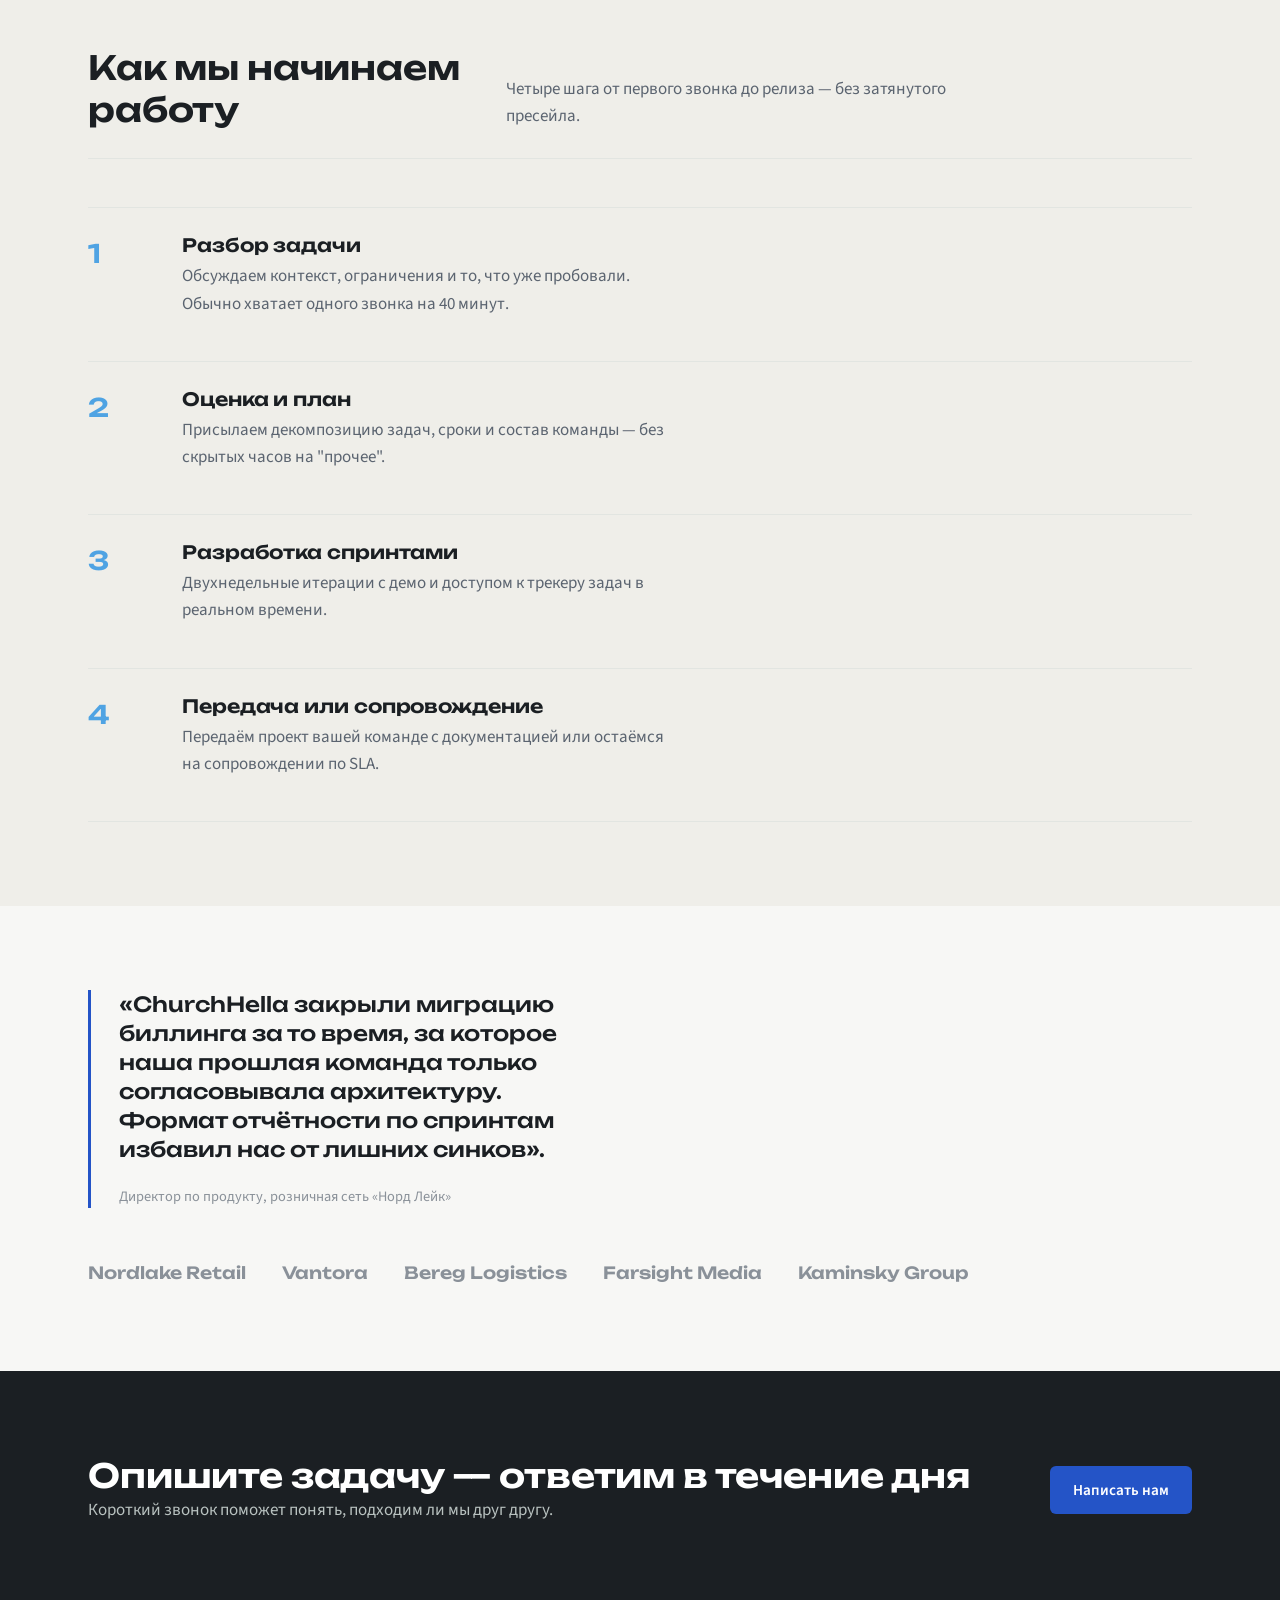
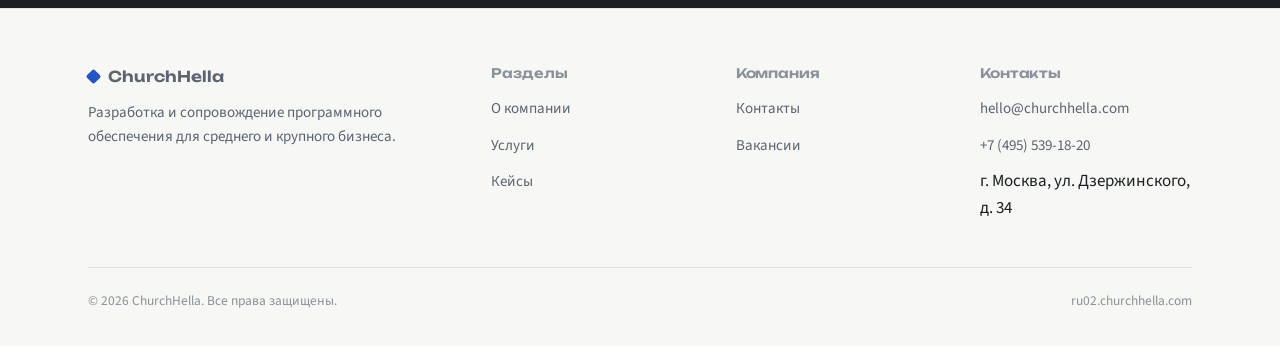
==== commit fe407308: "moscow: настоящий сайт ru02 (144.31.61.118) с московскими контактами; уточнён business" ====
--- a/sites/moscow/index.html
+++ b/sites/moscow/index.html
@@ -1,329 +1,226 @@
-<!DOCTYPE html>
-<html lang="en">
+<!doctype html>
+<html lang="ru" data-lang="ru">
 <head>
 <meta charset="utf-8">
-<title>Page_d92c1527</title>
-<meta name="viewport" content="width=device-width, initial-scale=1.0" />
-<meta name="description" content="" />
-<meta name="author" content="http://webthemez.com" />
-<!-- css -->
-<link href="css/bootstrap.min.css" rel="stylesheet" />
-<link href="css/fancybox/jquery.fancybox.css" rel="stylesheet">
-<link href="css/jcarousel.css" rel="stylesheet" />
-<link href="css/flexslider.css" rel="stylesheet" />
-<link href="js/owl-carousel/owl.carousel.css" rel="stylesheet">
-<link href="css/style.css" rel="stylesheet" />
- 
-<!-- HTML5 shim, for IE6-8 support of HTML5 elements -->
-<!--[if lt IE 9]>
-      <script src="http://html5shim.googlecode.com/svn/trunk/html5.js"></script>
-    <![endif]-->
-
-<meta name="config-id" content="c67fbb898b450f4812884aabef93feeb">
-<!-- 8a647a280c91152f -->
+<meta name="viewport" content="width=device-width, initial-scale=1">
+<title>ChurchHella — разработка и сопровождение программного обеспечения (офис в Москве)</title>
+<meta name="description" content="ChurchHella — офис в Москве. Разработка ПО полного цикла: аутсорс-инжиниринг, интеграции и долгосрочное сопровождение продуктов для среднего и крупного бизнеса.">
+<link rel="preconnect" href="https://fonts.googleapis.com">
+<link href="https://fonts.googleapis.com/css2?family=Unbounded:wght@500;600;700&family=Source+Sans+3:wght@400;600;700&display=swap" rel="stylesheet">
+<link rel="stylesheet" href="style.css">
 </head>
-<body class="view-c9300e1a">
-<div id="wrapper">
-	<!-- start header -->
-	<header>
-        <div class="navbar navbar-default navbar-static-top">
-            <div class="container">
-                <div class="navbar-header">
-                    <button type="button" class="navbar-toggle" data-toggle="collapse" data-target=".navbar-collapse">
-                        <span class="icon-bar"></span>
-                        <span class="icon-bar"></span>
-                        <span class="icon-bar"></span>
-                    </button>
-                    <a class="navbar-brand" href="index.html"><img src="img/logo.png" alt="logo"/></a>
-                </div>
-                <div class="navbar-collapse collapse ">
-                    <ul class="nav navbar-nav">
-                        <li class="active"><a href="index.html">Home</a></li> 
-						<li><a href="about.html">About Us</a></li>
-						<li><a href="services.html">Services</a></li>
-                        <li><a href="portfolio.html">Portfolio</a></li>
-                        <li><a href="pricing.html">Pricing</a></li>
-                        <li><a href="contact.html">Contact</a></li>
-                    </ul>
-                </div>
-            </div>
-        </div>
-	</header>
-	<!-- end header -->
-	<section id="featured">
-	 
-	<!-- Slider -->
-        <div id="main-slider" class="flexslider">
-            <ul class="slides">
-              <li>
-                <img src="img/slides/1.jpg" alt="" />
-                <div class="flex-caption">
-                    <h3>Awesome Design</h3> 
-					<p>Doloribus omnis minus temporibus perferendis ipsa architecto non, magni quam</p>  
-                </div>
-              </li>
-              <li>
-                <img src="img/slides/2.jpg" alt="" />
-                <div class="flex-caption">
-                    <h3>Fully Responsive</h3> 
-					<p>Lorem ipsum dolor sit amet, consectetur adipisicing elitincidunt eius magni provident.</p> 
-                </div>
-              </li>
-              <li>
-                <img src="img/slides/3.jpg" alt="" />
-                <div class="flex-caption">
-                    <h3>Multi-purpose Theme</h3> 
-					<p>Lorem ipsum dolor sit amet, consectetur adipiscing elit donec mer lacinia.</p>  
-                </div>
-              </li>
-            </ul>
-        </div>
-	<!-- end slider -->
- 
-	</section>
-	<section class="callaction">
-	<div class="container">
-		<div class="row">
-		<div class="col-md-4">
-		<img src="img/people.png" alt="" width="100%"/>
-		</div>
-			<div class="col-md-8">
-				<div><h1><span>Hello,<span class="blue_text">Welcome!!</span></span></h1><span class="clear spacer_responsive_hide_mobile " style="height:13px;display:block;"></span><p>Lorem ipsum dolor sit amet, consectetur adipisicing elit. Dolores quae porro consequatur aliquam, incidunt eius magni provident, doloribus omnis minus temporibus perferendis nesciunt quam repellendus nulla nemo ipsum odit corrupti consequuntur possimus, vero mollitia velit ad consectetur. Alias, laborum excepturi nihil autem nemo numquam, ipsa architecto non, magni consequuntur quam.</p>
-				<p>Perferendis nesciunt quam repellendus nulla nemo ipsum odit corrupti consequuntur possimus, vero mollitia quam repellendus nulla nemo ipsum odit corrupti consequuntur possimus, vero mollitia velit ad consectetur.</p>
-				</div>
-			</div>
-		</div>
-		
-	</div>
-	</section>
-	<section id="content">
-	
-	
-	<div class="container">
-		
-	     <div class="row">
-							<div class="col-md-8">
-								<!-- Heading and para -->
-								<div class="block-heading-two">
-									<h3><span>Why Choose Us?</span></h3>
-								</div>
-								<p>Sed ut perspiciaatis unde omnis iste natus error sit voluptatem accusantium doloremque laudantium, totam rem aperiam, eaque ipsa quae ab illo inventore veritatis et quasi architecto beatae vitae dicta sunt explicabo. Nemo enim ipsam voluptatem quia voluptas sit aspernatur. <br><br>Sed ut perspiciaatis iste natus error sit voluptatem probably haven't heard of them accusamus.</p>
-								<p>Voluptatem accusantium doloremque laudantium, totam rem aperiam, eaque ipsa quae ab illo inventore veritatis et eaque ipsa quae ab illo inventore veritatis et quasi architecto beatae vitae dicta sunt explicabo quasi architecto beatae vitae dicta sunt explicabo.</p>
-							</div>
-							<div class="col-md-4">
-								<div class="block-heading-two">
-									<h3><span>Our Solution</span></h3>
-								</div>		
-								<!-- Accordion starts -->
-								<div class="panel-group" id="accordion-alt3">
-								 <!-- Panel. Use "panel-XXX" class for different colors. Replace "XXX" with color. -->
-								  <div class="panel">	
-									<!-- Panel heading -->
-									 <div class="panel-heading">
-										<h4 class="panel-title">
-										  <a data-toggle="collapse" data-parent="#accordion-alt3" href="#collapseOne-alt3">
-											<i class="fa fa-angle-right"></i> Accordion Heading Text Item # 1
-										  </a>
-										</h4>
-									 </div>
-									 <div id="collapseOne-alt3" class="panel-collapse collapse">
-										<!-- Panel body -->
-										<div class="panel-body">
-										  Sed ut perspiciaatis unde omnis iste natus error sit voluptatem accusantium doloremque laudantium, totam rem aperiam, eaque ipsa quae ab illo inventore veritatis et quasi architecto beatae vitae dicta sunt explicabo. Nemo enim ipsam voluptatem quia voluptas
-										</div>
-									 </div>
-								  </div>
-								  <div class="panel">
-									 <div class="panel-heading">
-										<h4 class="panel-title">
-										  <a data-toggle="collapse" data-parent="#accordion-alt3" href="#collapseTwo-alt3">
-											<i class="fa fa-angle-right"></i> Accordion Heading Text Item # 2
-										  </a>
-										</h4>
-									 </div>
-									 <div id="collapseTwo-alt3" class="panel-collapse collapse">
-										<div class="panel-body">
-										  Sed ut perspiciaatis unde omnis iste natus error sit voluptatem accusantium doloremque laudantium, totam rem aperiam, eaque ipsa quae ab illo inventore veritatis et quasi architecto beatae vitae dicta sunt explicabo. Nemo enim ipsam voluptatem quia voluptas
-										</div>
-									 </div>
-								  </div>
-								  <div class="panel">
-									 <div class="panel-heading">
-										<h4 class="panel-title">
-										  <a data-toggle="collapse" data-parent="#accordion-alt3" href="#collapseThree-alt3">
-											<i class="fa fa-angle-right"></i> Accordion Heading Text Item # 3
-										  </a>
-										</h4>
-									 </div>
-									 <div id="collapseThree-alt3" class="panel-collapse collapse">
-										<div class="panel-body">
-										  Sed ut perspiciaatis unde omnis iste natus error sit voluptatem accusantium doloremque laudantium, totam rem aperiam, eaque ipsa quae ab illo inventore veritatis et quasi architecto beatae vitae dicta sunt explicabo. Nemo enim ipsam voluptatem quia voluptas
-										</div>
-									 </div>
-								  </div>
-								  <div class="panel">
-									 <div class="panel-heading">
-										<h4 class="panel-title">
-										  <a data-toggle="collapse" data-parent="#accordion-alt3" href="#collapseFour-alt3">
-											<i class="fa fa-angle-right"></i> Accordion Heading Text Item # 4
-										  </a>
-										</h4>
-									 </div>
-									 <div id="collapseFour-alt3" class="panel-collapse collapse">
-										<div class="panel-body">
-										  Sed ut perspiciaatis unde omnis iste natus error sit voluptatem accusantium doloremque laudantium, totam rem aperiam, eaque ipsa quae ab illo inventore veritatis et quasi architecto beatae vitae dicta sunt explicabo. Nemo enim ipsam voluptatem quia voluptas
-										</div>
-									 </div>
-								  </div>
-								</div>
-								<!-- Accordion ends -->
-								
-							</div>
-							
-					
-							
-						</div>
-	
-	
-	</div>
-	
-	</section>
-	<div class="testimonial-area">
-    <div class="testimonial-solid">
-        <div class="container"> 
-            <div id="carousel-example-generic" class="carousel slide" data-ride="carousel">
-                <ol class="carousel-indicators">
-                    <li data-target="#carousel-example-generic" data-slide-to="0" class="">
-                        <a href="#"></a>
-                    </li>
-                    <li data-target="#carousel-example-generic" data-slide-to="1" class="">
-                        <a href="#"></a>
-                    </li>
-                    <li data-target="#carousel-example-generic" data-slide-to="2" class="active">
-                        <a href="#"></a>
-                    </li>
-                    <li data-target="#carousel-example-generic" data-slide-to="3" class="">
-                        <a href="#"></a>
-                    </li>
-                </ol>
-                <div class="carousel-inner">
-                    <div class="item">
-                        <p>Blanditiis praesentium voluptatum deleniti atque corrupti quos dolores et quas molestias excepturi sint occaecati cupiditate non provident, similique sunt in culpa qui officia deserunt mollitia animi.</p>
-                        <p>
-                            <b>- Mark John -</b>
-                        </p>
-                    </div>
-                    <div class="item">
-                        <p>Blanditiis praesentium voluptatum deleniti atque corrupti quos dolores et quas molestias excepturi sint occaecati cupiditate non provident, similique sunt in culpa qui officia deserunt mollitia animi.</p>
-                        <p>
-                            <b>- Jaison Warner -</b>
-                        </p>
-                    </div>
-                    <div class="item active">
-                        <p>Blanditiis praesentium voluptatum deleniti atque corrupti quos dolores et quas molestias excepturi sint occaecati cupiditate non provident, similique sunt in culpa qui officia deserunt mollitia animi.</p>
-                        <p>
-                            <b>- Tony Antonio -</b>
-                        </p>
-                    </div>
-                    <div class="item">
-                        <p>Blanditiis praesentium voluptatum deleniti atque corrupti quos dolores et quas molestias excepturi sint occaecati cupiditate non provident, similique sunt in culpa qui officia deserunt mollitia animi.</p>
-                        <p>
-                            <b>- Leena Doe -</b>
-                        </p>
-                    </div>
-                </div>
-            </div>
-        </div>
-    </div>
+<body>
+
+<header class="site-header">
+  <div class="container">
+    <a href="index.html" class="brand">
+      <span class="brand-mark" aria-hidden="true"></span>
+      ChurchHella
+      <span class="brand-sub ru">офис в Москве</span>
+      <span class="brand-sub en">Yekaterinburg office</span>
+    </a>
+    <button class="menu-toggle" aria-label="Открыть меню" aria-expanded="false">
+      <span></span><span></span><span></span>
+    </button>
+    <nav class="primary-nav">
+      <a href="index.html" aria-current="page"><span class="ru">Главная</span><span class="en">Home</span></a>
+      <a href="about.html"><span class="ru">О компании</span><span class="en">About</span></a>
+      <a href="services.html"><span class="ru">Услуги</span><span class="en">Services</span></a>
+      <a href="cases.html"><span class="ru">Кейсы</span><span class="en">Case studies</span></a>
+      <a href="contact.html"><span class="ru">Контакты</span><span class="en">Contact</span></a>
+    </nav>
+    <div class="nav-right">
+      <div class="lang-switch">
+        <button data-lang-btn="ru">RU</button>
+        <button data-lang-btn="en">EN</button>
+      </div>
+      <a href="contact.html" class="btn btn-ghost"><span class="ru">Обсудить проект</span><span class="en">Start a project</span></a>
+    </div>
+  </div>
+</header>
+
+<section class="hero">
+  <div class="container">
+    <div class="hero-copy">
+      <div class="eyebrow-line"><span class="ru">Разработка ПО с 2016 года</span><span class="en">Software engineering since 2016</span></div>
+      <h1>
+        <span class="ru">Инженерная команда, которая доводит продукт до продакшена — и остаётся рядом</span>
+        <span class="en">An engineering team that ships to production — and stays</span>
+      </h1>
+      <p class="lede">
+        <span class="ru">Мы берём на себя разработку, интеграции и сопровождение backend- и mobile-продуктов для компаний, у которых нет времени растить эту экспертизу внутри. Один контракт вместо найма пяти человек.</span>
+        <span class="en">We take ownership of backend and mobile delivery, integrations and long-term support for companies that don't have time to grow that expertise in-house. One contract instead of hiring five people.</span>
+      </p>
+      <div class="hero-actions">
+        <a href="contact.html" class="btn btn-primary"><span class="ru">Обсудить задачу</span><span class="en">Talk to us</span></a>
+        <a href="cases.html" class="btn btn-ghost"><span class="ru">Смотреть кейсы</span><span class="en">See case studies</span></a>
+      </div>
+    </div>
+    <div class="hero-figure">
+      <div class="hero-photo">
+        <img src="assets/hero-developer.webp" alt="Разработчик ChurchHella за работой над кодом" width="1024" height="576">
+      </div>
+    </div>
+  </div>
+</section>
+
+<div class="stat-strip">
+  <div class="container">
+    <div class="stat">
+      <div class="stat-num">54</div>
+      <div class="stat-label"><span class="ru">завершённых проекта</span><span class="en">delivered projects</span></div>
+    </div>
+    <div class="stat">
+      <div class="stat-num">9</div>
+      <div class="stat-label"><span class="ru">лет на рынке</span><span class="en">years in business</span></div>
+    </div>
+    <div class="stat">
+      <div class="stat-num">22</div>
+      <div class="stat-label"><span class="ru">инженера в штате</span><span class="en">engineers on staff</span></div>
+    </div>
+    <div class="stat">
+      <div class="stat-num">92%</div>
+      <div class="stat-label"><span class="ru">клиентов продлевают контракт</span><span class="en">clients renew their contract</span></div>
+    </div>
+  </div>
 </div>
-	<footer>
-	<div class="container">
-		<div class="row">
-			<div class="col-lg-3">
-				<div class="widget">
-					<h5 class="widgetheading">Our Contact</h5>
-					<address>
-					<strong>Офис Москва</strong><br>
-					ул. Дзержинского, 34<br>
-					 Москва</address>
-					<p>
-						<i class="icon-phone"></i> +7 (495) 539-18-20 <br>
-						<i class="icon-envelope-alt"></i> email@domainname.com
-					</p>
-				</div>
-			</div>
-			<div class="col-lg-3">
-				<div class="widget">
-					<h5 class="widgetheading">Quick Links</h5>
-					<ul class="link-list">
-						<li><a href="#">Latest Events</a></li>
-						<li><a href="#">Terms and conditions</a></li>
-						<li><a href="#">Privacy policy</a></li>
-						<li><a href="#">Career</a></li>
-						<li><a href="#">Contact us</a></li>
-					</ul>
-				</div>
-			</div>
-			<div class="col-lg-3">
-				<div class="widget">
-					<h5 class="widgetheading">Latest posts</h5>
-					<ul class="link-list">
-						<li><a href="#">Lorem ipsum dolor sit amet, consectetur adipiscing elit.</a></li>
-						<li><a href="#">Pellentesque et pulvinar enim. Quisque at tempor ligula</a></li>
-						<li><a href="#">Natus error sit voluptatem accusantium doloremque</a></li>
-					</ul>
-				</div>
-			</div>
-			<div class="col-lg-3">
-				<div class="widget">
-					<h5 class="widgetheading">Recent News</h5>
-					<ul class="link-list">
-						<li><a href="#">Lorem ipsum dolor sit amet, consectetur adipiscing elit.</a></li>
-						<li><a href="#">Pellentesque et pulvinar enim. Quisque at tempor ligula</a></li>
-						<li><a href="#">Natus error sit voluptatem accusantium doloremque</a></li>
-					</ul>
-				</div>
-			</div>
-		</div>
-	</div>
-	<div id="sub-footer">
-		<div class="container">
-			<div class="row">
-				<div class="col-lg-6">
-					<div class="copyright">
-						<p>
-							<span>&copy; Target 2014 All right reserved. By </span><a href="http://webthemez.com" target="_blank">WebThemez</a>
-						</p>
-					</div>
-				</div>
-				<div class="col-lg-6">
-					<ul class="social-network">
-						<li><a href="#" data-placement="top" title="Facebook"><i class="fa fa-facebook"></i></a></li>
-						<li><a href="#" data-placement="top" title="Twitter"><i class="fa fa-twitter"></i></a></li>
-						<li><a href="#" data-placement="top" title="Linkedin"><i class="fa fa-linkedin"></i></a></li>
-						<li><a href="#" data-placement="top" title="Pinterest"><i class="fa fa-pinterest"></i></a></li>
-						<li><a href="#" data-placement="top" title="Google plus"><i class="fa fa-google-plus"></i></a></li>
-					</ul>
-				</div>
-			</div>
-		</div>
-	</div>
-	</footer>
+
+<section>
+  <div class="container">
+    <div class="section-head">
+      <h2><span class="ru">Чем мы занимаемся</span><span class="en">What we do</span></h2>
+      <p class="lede">
+        <span class="ru">От первой архитектурной сессии до дежурств на проде — мы работаем как расширение вашей инженерной команды, а не как подрядчик на один спринт.</span>
+        <span class="en">From the first architecture session to on-call duty in production — we work as an extension of your engineering team, not a contractor for a single sprint.</span>
+      </p>
+    </div>
+    <div class="feature-grid">
+      <div class="feature">
+        <h3><span class="ru">Backend и интеграции</span><span class="en">Backend & integrations</span></h3>
+        <p><span class="ru">Проектируем сервисы, очереди и API, соединяем продукт с внешними платформами и легаси-системами заказчика.</span><span class="en">We design services, queues and APIs, and connect the product to external platforms and the client's legacy systems.</span></p>
+      </div>
+      <div class="feature">
+        <h3><span class="ru">Мобильная разработка</span><span class="en">Mobile development</span></h3>
+        <p><span class="ru">Нативные и кроссплатформенные приложения с фокусом на стабильность релизного цикла и метрики удержания.</span><span class="en">Native and cross-platform apps, with a focus on release stability and retention metrics.</span></p>
+      </div>
+      <div class="feature">
+        <h3><span class="ru">Сопровождение и SRE</span><span class="en">Support & SRE</span></h3>
+        <p><span class="ru">Берём дежурства, мониторинг и инфраструктуру на себя, чтобы команда заказчика могла заниматься продуктом.</span><span class="en">We take on-call duty, monitoring and infrastructure so the client's team can focus on the product.</span></p>
+      </div>
+    </div>
+  </div>
+</section>
+
+<section class="alt">
+  <div class="container">
+    <div class="section-head">
+      <h2><span class="ru">Как мы начинаем работу</span><span class="en">How we start working together</span></h2>
+      <p class="lede">
+        <span class="ru">Четыре шага от первого звонка до релиза — без затянутого пресейла.</span>
+        <span class="en">Four steps from the first call to release — no drawn-out pre-sales process.</span>
+      </p>
+    </div>
+    <div class="process">
+      <div class="process-step">
+        <div class="num">1</div>
+        <div>
+          <h3><span class="ru">Разбор задачи</span><span class="en">Scoping call</span></h3>
+          <p><span class="ru">Обсуждаем контекст, ограничения и то, что уже пробовали. Обычно хватает одного звонка на 40 минут.</span><span class="en">We discuss context, constraints and what's already been tried. Usually one 40-minute call is enough.</span></p>
+        </div>
+      </div>
+      <div class="process-step">
+        <div class="num">2</div>
+        <div>
+          <h3><span class="ru">Оценка и план</span><span class="en">Estimate & plan</span></h3>
+          <p><span class="ru">Присылаем декомпозицию задач, сроки и состав команды — без скрытых часов на "прочее".</span><span class="en">We send a task breakdown, timeline and team composition — no hidden hours for "miscellaneous".</span></p>
+        </div>
+      </div>
+      <div class="process-step">
+        <div class="num">3</div>
+        <div>
+          <h3><span class="ru">Разработка спринтами</span><span class="en">Sprint-based delivery</span></h3>
+          <p><span class="ru">Двухнедельные итерации с демо и доступом к трекеру задач в реальном времени.</span><span class="en">Two-week iterations with demos and real-time access to the task tracker.</span></p>
+        </div>
+      </div>
+      <div class="process-step">
+        <div class="num">4</div>
+        <div>
+          <h3><span class="ru">Передача или сопровождение</span><span class="en">Handover or ongoing support</span></h3>
+          <p><span class="ru">Передаём проект вашей команде с документацией или остаёмся на сопровождении по SLA.</span><span class="en">We hand the project to your team with documentation, or stay on for SLA-based support.</span></p>
+        </div>
+      </div>
+    </div>
+  </div>
+</section>
+
+<section>
+  <div class="container">
+    <div class="quote-block">
+      <p><span class="ru">«ChurchHella закрыли миграцию биллинга за то время, за которое наша прошлая команда только согласовывала архитектуру. Формат отчётности по спринтам избавил нас от лишних синков».</span><span class="en">"ChurchHella finished the billing migration in the time our previous team spent just agreeing on the architecture. Their sprint reporting format saved us from unnecessary syncs."</span></p>
+      <div class="quote-attr"><span class="ru">Директор по продукту, розничная сеть «Норд Лейк»</span><span class="en">Head of Product, Nordlake Retail</span></div>
+    </div>
+    <div class="client-strip" style="margin-top:44px;">
+      <span>Nordlake Retail</span>
+      <span>Vantora</span>
+      <span>Bereg Logistics</span>
+      <span>Farsight Media</span>
+      <span>Kaminsky Group</span>
+    </div>
+  </div>
+</section>
+
+<div class="cta-band">
+  <section>
+    <div class="container">
+      <div>
+        <h2><span class="ru">Опишите задачу — ответим в течение дня</span><span class="en">Describe the task — we'll reply within a day</span></h2>
+        <p><span class="ru">Короткий звонок поможет понять, подходим ли мы друг другу.</span><span class="en">A short call helps us see if we're a good fit.</span></p>
+      </div>
+      <a href="contact.html" class="btn btn-primary"><span class="ru">Написать нам</span><span class="en">Get in touch</span></a>
+    </div>
+  </section>
 </div>
-<a href="#" class="scrollup"><i class="fa fa-angle-up active"></i></a>
-<!-- javascript
-    ================================================== -->
-<!-- Placed at the end of the document so the pages load faster -->
-<script src="js/jquery.js"></script>
-<script src="js/jquery.easing.1.3.js"></script>
-<script src="js/bootstrap.min.js"></script>
-<script src="js/jquery.fancybox.pack.js"></script>
-<script src="js/jquery.fancybox-media.js"></script> 
-<script src="js/portfolio/jquery.quicksand.js"></script>
-<script src="js/portfolio/setting.js"></script>
-<script src="js/jquery.flexslider.js"></script>
-<script src="js/animate.js"></script>
-<script src="js/custom.js"></script>
-<script src="js/owl-carousel/owl.carousel.js"></script>
+
+<footer class="site-footer">
+  <div class="container">
+    <div class="footer-grid">
+      <div>
+        <a href="index.html" class="brand" style="margin-bottom:12px;">
+          <span class="brand-mark" aria-hidden="true"></span> ChurchHella
+        </a>
+        <p><span class="ru">Разработка и сопровождение программного обеспечения для среднего и крупного бизнеса.</span><span class="en">Software development and support for mid-size and large businesses.</span></p>
+      </div>
+      <div>
+        <h4><span class="ru">Разделы</span><span class="en">Sections</span></h4>
+        <ul>
+          <li><a href="about.html"><span class="ru">О компании</span><span class="en">About</span></a></li>
+          <li><a href="services.html"><span class="ru">Услуги</span><span class="en">Services</span></a></li>
+          <li><a href="cases.html"><span class="ru">Кейсы</span><span class="en">Case studies</span></a></li>
+        </ul>
+      </div>
+      <div>
+        <h4><span class="ru">Компания</span><span class="en">Company</span></h4>
+        <ul>
+          <li><a href="contact.html"><span class="ru">Контакты</span><span class="en">Contact</span></a></li>
+          <li><a href="contact.html#careers"><span class="ru">Вакансии</span><span class="en">Careers</span></a></li>
+        </ul>
+      </div>
+      <div>
+        <h4><span class="ru">Контакты</span><span class="en">Contact</span></h4>
+        <ul>
+          <li><a href="mailto:hello@churchhella.com">hello@churchhella.com</a></li>
+          <li><a href="tel:+74955391820">+7 (495) 539-18-20</a></li>
+          <li><span class="ru">г. Москва, ул. Дзержинского, д. 34</span><span class="en">41 Sovetskaya St., Yekaterinburg</span></li>
+        </ul>
+      </div>
+    </div>
+    <div class="footer-bottom">
+      <span>© 2026 ChurchHella. <span class="ru">Все права защищены.</span><span class="en">All rights reserved.</span></span>
+      <span>ru02.churchhella.com</span>
+    </div>
+  </div>
+</footer>
+
+<script src="script.js"></script>
 </body>
-</html>+</html>
--- a/sites/moscow/style.css
+++ b/sites/moscow/style.css
@@ -0,0 +1,629 @@
+/* ==========================================================================
+   ChurchHella — design tokens
+   ========================================================================== */
+
+:root{
+  --bg:        #F7F7F5;
+  --bg-alt:    #EFEEE9;
+  --panel:     #FFFFFF;
+  --ink:       #1B1F23;
+  --ink-soft:  #5B6470;
+  --ink-faint: #8A9199;
+  --accent:      #2454C7;
+  --accent-deep: #16337E;
+  --accent-light:#4FA3E3;
+  --warm:        #C6362B;
+  --line:      #E2E5E1;
+  --line-strong:#CBD0CA;
+
+  --font-display: "Unbounded", "Arial Narrow", sans-serif;
+  --font-body: "Source Sans 3", "Segoe UI", sans-serif;
+
+  --maxw: 1160px;
+  --radius: 6px;
+}
+
+*{ box-sizing:border-box; }
+html{ scroll-behavior:smooth; }
+
+body{
+  margin:0;
+  background:var(--bg);
+  color:var(--ink);
+  font-family:var(--font-body);
+  font-size:17px;
+  line-height:1.6;
+  -webkit-font-smoothing:antialiased;
+}
+
+img,svg{ display:block; max-width:100%; }
+
+a{ color:inherit; }
+
+h1,h2,h3,h4{
+  font-family:var(--font-display);
+  font-weight:600;
+  line-height:1.25;
+  margin:0 0 .5em;
+  letter-spacing:-0.005em;
+}
+
+h1{ font-size:clamp(2.1rem, 4vw, 3.4rem); font-weight:600; }
+h2{ font-size:clamp(1.6rem, 2.6vw, 2.2rem); }
+h3{ font-size:1.15rem; }
+
+p{ margin:0 0 1em; color:var(--ink-soft); max-width:62ch; }
+
+.container{
+  max-width:var(--maxw);
+  margin:0 auto;
+  padding:0 28px;
+}
+
+/* focus visibility */
+a:focus-visible, button:focus-visible{
+  outline:2px solid var(--accent);
+  outline-offset:3px;
+}
+
+@media (prefers-reduced-motion: reduce){
+  *{ animation:none !important; transition:none !important; scroll-behavior:auto !important; }
+}
+
+/* ---- language toggling ---------------------------------------------- */
+html[data-lang="ru"] .en{ display:none; }
+html[data-lang="en"] .ru{ display:none; }
+
+/* ==========================================================================
+   Header / nav
+   ========================================================================== */
+
+.site-header{
+  border-bottom:1px solid var(--line);
+  background:var(--panel);
+  position:sticky;
+  top:0;
+  z-index:50;
+}
+
+.site-header .container{
+  display:flex;
+  align-items:center;
+  justify-content:space-between;
+  height:76px;
+}
+
+.brand{
+  display:flex;
+  align-items:baseline;
+  gap:9px;
+  font-family:var(--font-display);
+  font-weight:600;
+  font-size:1.18rem;
+  text-decoration:none;
+  color:var(--ink);
+}
+
+.brand-mark{
+  width:11px; height:11px;
+  border-radius:2px;
+  background:var(--accent);
+  transform:rotate(45deg);
+  flex:none;
+}
+
+.brand-sub{
+  color:var(--ink-faint);
+  font-family:var(--font-body);
+  font-weight:400;
+  font-size:.82rem;
+}
+
+nav.primary-nav{
+  display:flex;
+  align-items:center;
+  gap:34px;
+}
+
+nav.primary-nav a{
+  text-decoration:none;
+  color:var(--ink-soft);
+  font-size:.97rem;
+  font-weight:600;
+  padding:6px 0;
+  border-bottom:2px solid transparent;
+  transition:color .15s ease, border-color .15s ease;
+}
+
+nav.primary-nav a:hover{ color:var(--ink); }
+nav.primary-nav a[aria-current="page"]{
+  color:var(--ink);
+  border-bottom-color:var(--accent);
+}
+
+.nav-right{
+  display:flex;
+  align-items:center;
+  gap:18px;
+}
+
+.lang-switch{
+  display:flex;
+  border:1px solid var(--line-strong);
+  border-radius:20px;
+  overflow:hidden;
+  font-size:.78rem;
+  font-weight:700;
+  font-family:var(--font-display);
+}
+
+.lang-switch button{
+  border:0;
+  background:transparent;
+  color:var(--ink-faint);
+  padding:6px 13px;
+  cursor:pointer;
+}
+
+.lang-switch button[data-active="true"]{
+  background:var(--ink);
+  color:#fff;
+}
+
+.btn{
+  display:inline-flex;
+  align-items:center;
+  gap:8px;
+  font-family:var(--font-body);
+  font-weight:600;
+  font-size:.95rem;
+  text-decoration:none;
+  padding:11px 22px;
+  border-radius:var(--radius);
+  border:1px solid transparent;
+  cursor:pointer;
+}
+
+.btn-primary{
+  background:var(--ink);
+  color:#fff;
+}
+.btn-primary:hover{ background:var(--accent-deep); }
+
+.btn-ghost{
+  background:transparent;
+  border-color:var(--line-strong);
+  color:var(--ink);
+}
+.btn-ghost:hover{ border-color:var(--ink); }
+
+.menu-toggle{
+  display:none;
+  background:none;
+  border:0;
+  cursor:pointer;
+  padding:6px;
+}
+.menu-toggle span{
+  display:block;
+  width:22px; height:2px;
+  background:var(--ink);
+  margin:5px 0;
+}
+
+/* ==========================================================================
+   Hero
+   ========================================================================== */
+
+.hero{
+  padding:88px 0 96px;
+  border-bottom:1px solid var(--line);
+}
+
+.hero .container{
+  display:grid;
+  grid-template-columns:1.1fr .9fr;
+  gap:60px;
+  align-items:center;
+}
+
+.eyebrow-line{
+  display:flex;
+  align-items:center;
+  gap:10px;
+  color:var(--accent);
+  font-family:var(--font-display);
+  font-weight:600;
+  font-size:.9rem;
+  margin-bottom:18px;
+}
+.eyebrow-line::before{
+  content:"";
+  width:22px; height:1px;
+  background:var(--accent);
+}
+
+.hero p.lede{
+  font-size:1.14rem;
+  max-width:52ch;
+}
+
+.hero-actions{
+  display:flex;
+  gap:14px;
+  margin-top:30px;
+  flex-wrap:wrap;
+}
+
+.hero-figure{ position:relative; }
+
+.hero-photo{
+  position:relative;
+}
+.hero-photo img{
+  width:100%;
+  height:auto;
+  display:block;
+  border:1px solid var(--line-strong);
+}
+.hero-photo::before{
+  content:"";
+  position:absolute;
+  top:-10px; left:-10px;
+  width:22px; height:22px;
+  background:var(--accent);
+  z-index:1;
+}
+.hero-photo::after{
+  content:"";
+  position:absolute;
+  bottom:-10px; right:-10px;
+  width:14px; height:14px;
+  background:var(--warm);
+  z-index:1;
+}
+
+.photo-band{
+  display:grid;
+  grid-template-columns:1.1fr .9fr;
+  gap:44px;
+  align-items:center;
+  padding-bottom:84px;
+}
+.photo-band img{
+  width:100%;
+  height:auto;
+  display:block;
+  border:1px solid var(--line-strong);
+}
+.photo-band .cap{
+  font-size:.86rem;
+  color:var(--ink-faint);
+  margin-top:10px;
+  border-top:1px solid var(--line);
+  padding-top:10px;
+}
+
+/* stat strip under hero */
+.stat-strip{
+  border-top:1px solid var(--line);
+  background:var(--bg-alt);
+}
+.stat-strip .container{
+  display:grid;
+  grid-template-columns:repeat(4,1fr);
+  gap:0;
+}
+.stat-strip .stat{
+  padding:28px 24px;
+  border-left:1px solid var(--line);
+}
+.stat-strip .stat:first-child{ border-left:0; padding-left:0; }
+.stat-num{
+  font-family:var(--font-display);
+  font-size:1.9rem;
+  font-weight:600;
+  color:var(--ink);
+}
+.stat-label{
+  font-size:.88rem;
+  color:var(--ink-soft);
+  margin-top:2px;
+}
+
+/* ==========================================================================
+   Generic sections
+   ========================================================================== */
+
+section{ padding:84px 0; }
+section.alt{ background:var(--bg-alt); }
+
+.section-head{
+  display:grid;
+  grid-template-columns:.55fr 1fr;
+  gap:40px;
+  align-items:end;
+  margin-bottom:48px;
+  border-bottom:1px solid var(--line);
+  padding-bottom:28px;
+}
+.section-head h2{ margin:0; }
+.section-head .lede{ margin:0; }
+
+/* services list (not identical cards — a dense structured list) */
+.service-list{
+  border-top:1px solid var(--line);
+}
+.service-row{
+  display:grid;
+  grid-template-columns:.4fr 1.6fr 1fr;
+  gap:32px;
+  padding:30px 0;
+  border-bottom:1px solid var(--line);
+}
+.service-row h3{ margin:0; }
+.service-tag{
+  font-family:var(--font-display);
+  font-weight:600;
+  color:var(--accent);
+  font-size:.92rem;
+}
+.service-row .stack{
+  display:flex;
+  flex-wrap:wrap;
+  gap:8px;
+  margin-top:14px;
+}
+.chip{
+  font-size:.78rem;
+  font-weight:600;
+  color:var(--ink-soft);
+  border:1px solid var(--line-strong);
+  border-radius:20px;
+  padding:4px 11px;
+}
+
+/* two column feature blocks */
+.feature-grid{
+  display:grid;
+  grid-template-columns:repeat(3,1fr);
+  gap:1px;
+  background:var(--line);
+  border:1px solid var(--line);
+}
+.feature-grid .feature{
+  background:var(--panel);
+  padding:32px;
+}
+.feature h3{ margin-bottom:10px; }
+.feature p{ margin:0; font-size:.96rem; }
+
+/* process / how-we-work — this one legitimately is a sequence */
+.process{
+  counter-reset:step;
+  border-top:1px solid var(--line);
+}
+.process-step{
+  display:grid;
+  grid-template-columns:70px 1fr;
+  gap:24px;
+  padding:26px 0;
+  border-bottom:1px solid var(--line);
+}
+.process-step .num{
+  font-family:var(--font-display);
+  font-size:1.6rem;
+  color:var(--accent-light);
+  font-weight:600;
+}
+.process-step h3{ margin-bottom:6px; }
+
+/* cases table */
+.case-table{
+  width:100%;
+  border-collapse:collapse;
+  font-size:.96rem;
+}
+.case-table th{
+  text-align:left;
+  font-family:var(--font-display);
+  font-weight:600;
+  font-size:.82rem;
+  color:var(--ink-faint);
+  padding:0 16px 14px 0;
+  border-bottom:1px solid var(--line-strong);
+}
+.case-table td{
+  padding:20px 16px 20px 0;
+  border-bottom:1px solid var(--line);
+  color:var(--ink-soft);
+  vertical-align:top;
+}
+.case-table td:first-child, .case-table th:first-child{
+  color:var(--ink);
+  font-weight:600;
+}
+.metric{
+  color:var(--accent-deep);
+  font-weight:700;
+}
+
+/* logos strip */
+.client-strip{
+  display:flex;
+  flex-wrap:wrap;
+  gap:36px;
+  align-items:center;
+  padding-top:8px;
+}
+.client-strip span{
+  font-family:var(--font-display);
+  font-weight:600;
+  color:var(--ink-faint);
+  font-size:1.05rem;
+}
+
+/* quote / testimonial */
+.quote-block{
+  border-left:3px solid var(--accent);
+  padding-left:28px;
+  max-width:64ch;
+}
+.quote-block p{
+  font-family:var(--font-display);
+  font-size:1.3rem;
+  color:var(--ink);
+  font-weight:500;
+  line-height:1.4;
+}
+.quote-attr{
+  font-size:.9rem;
+  color:var(--ink-faint);
+}
+
+/* contact / about layout */
+.info-grid{
+  display:grid;
+  grid-template-columns:1fr 1fr;
+  gap:60px;
+}
+.field-list dt{
+  font-family:var(--font-display);
+  font-weight:600;
+  font-size:.85rem;
+  color:var(--ink-faint);
+  margin-top:22px;
+}
+.field-list dt:first-child{ margin-top:0; }
+.field-list dd{
+  margin:4px 0 0;
+  font-size:1.02rem;
+}
+
+form.contact-form{
+  display:grid;
+  gap:16px;
+}
+form.contact-form label{
+  font-size:.85rem;
+  font-weight:600;
+  color:var(--ink-soft);
+  display:block;
+  margin-bottom:6px;
+}
+form.contact-form input,
+form.contact-form textarea{
+  width:100%;
+  border:1px solid var(--line-strong);
+  border-radius:var(--radius);
+  padding:12px 14px;
+  font-family:var(--font-body);
+  font-size:.98rem;
+  background:var(--panel);
+  color:var(--ink);
+}
+form.contact-form input:focus,
+form.contact-form textarea:focus{
+  outline:2px solid var(--accent);
+  outline-offset:1px;
+  border-color:var(--accent);
+}
+form.contact-form textarea{ resize:vertical; min-height:120px; }
+
+/* CTA band */
+.cta-band{
+  background:var(--ink);
+  color:#fff;
+}
+.cta-band .container{
+  display:flex;
+  align-items:center;
+  justify-content:space-between;
+  gap:30px;
+  flex-wrap:wrap;
+}
+.cta-band h2{ color:#fff; margin:0; }
+.cta-band p{ color:#B9C2C0; margin:0; }
+.cta-band .btn-primary{ background:var(--accent); }
+.cta-band .btn-primary:hover{ background:var(--accent-light); }
+
+/* ==========================================================================
+   Footer
+   ========================================================================== */
+
+footer.site-footer{
+  border-top:1px solid var(--line);
+  padding:56px 0 34px;
+}
+.footer-grid{
+  display:grid;
+  grid-template-columns:1.4fr .8fr .8fr .8fr;
+  gap:32px;
+  padding-bottom:36px;
+}
+.footer-grid h4{
+  font-size:.82rem;
+  color:var(--ink-faint);
+  margin-bottom:14px;
+}
+.footer-grid ul{ list-style:none; margin:0; padding:0; }
+.footer-grid li{ margin-bottom:9px; }
+.footer-grid a{
+  text-decoration:none;
+  color:var(--ink-soft);
+  font-size:.94rem;
+}
+.footer-grid a:hover{ color:var(--ink); }
+.footer-grid p{ font-size:.94rem; }
+
+.footer-bottom{
+  border-top:1px solid var(--line);
+  padding-top:22px;
+  display:flex;
+  justify-content:space-between;
+  flex-wrap:wrap;
+  gap:12px;
+  font-size:.84rem;
+  color:var(--ink-faint);
+}
+
+/* ==========================================================================
+   Responsive
+   ========================================================================== */
+
+@media (max-width:900px){
+  .hero .container{ grid-template-columns:1fr; }
+  .hero-figure{ order:-1; max-width:320px; }
+  .photo-band{ grid-template-columns:1fr; }
+  .stat-strip .container{ grid-template-columns:repeat(2,1fr); }
+  .stat-strip .stat:nth-child(3){ border-left:0; padding-left:0; }
+  .section-head{ grid-template-columns:1fr; }
+  .feature-grid{ grid-template-columns:1fr; }
+  .service-row{ grid-template-columns:1fr; gap:10px; }
+  .info-grid{ grid-template-columns:1fr; gap:40px; }
+  .footer-grid{ grid-template-columns:1fr 1fr; }
+}
+
+@media (max-width:720px){
+  nav.primary-nav{
+    position:absolute;
+    top:76px; left:0; right:0;
+    background:var(--panel);
+    border-bottom:1px solid var(--line);
+    flex-direction:column;
+    align-items:flex-start;
+    gap:0;
+    padding:8px 28px 18px;
+    display:none;
+  }
+  nav.primary-nav.open{ display:flex; }
+  nav.primary-nav a{ width:100%; padding:12px 0; border-bottom:1px solid var(--line); }
+  .menu-toggle{ display:block; }
+  .nav-right .btn-ghost{ display:none; }
+  .case-table{ display:block; overflow-x:auto; white-space:nowrap; }
+}
+
+@media (max-width:520px){
+  .stat-strip .container{ grid-template-columns:1fr 1fr; }
+  .cta-band .container{ flex-direction:column; align-items:flex-start; }
+}
